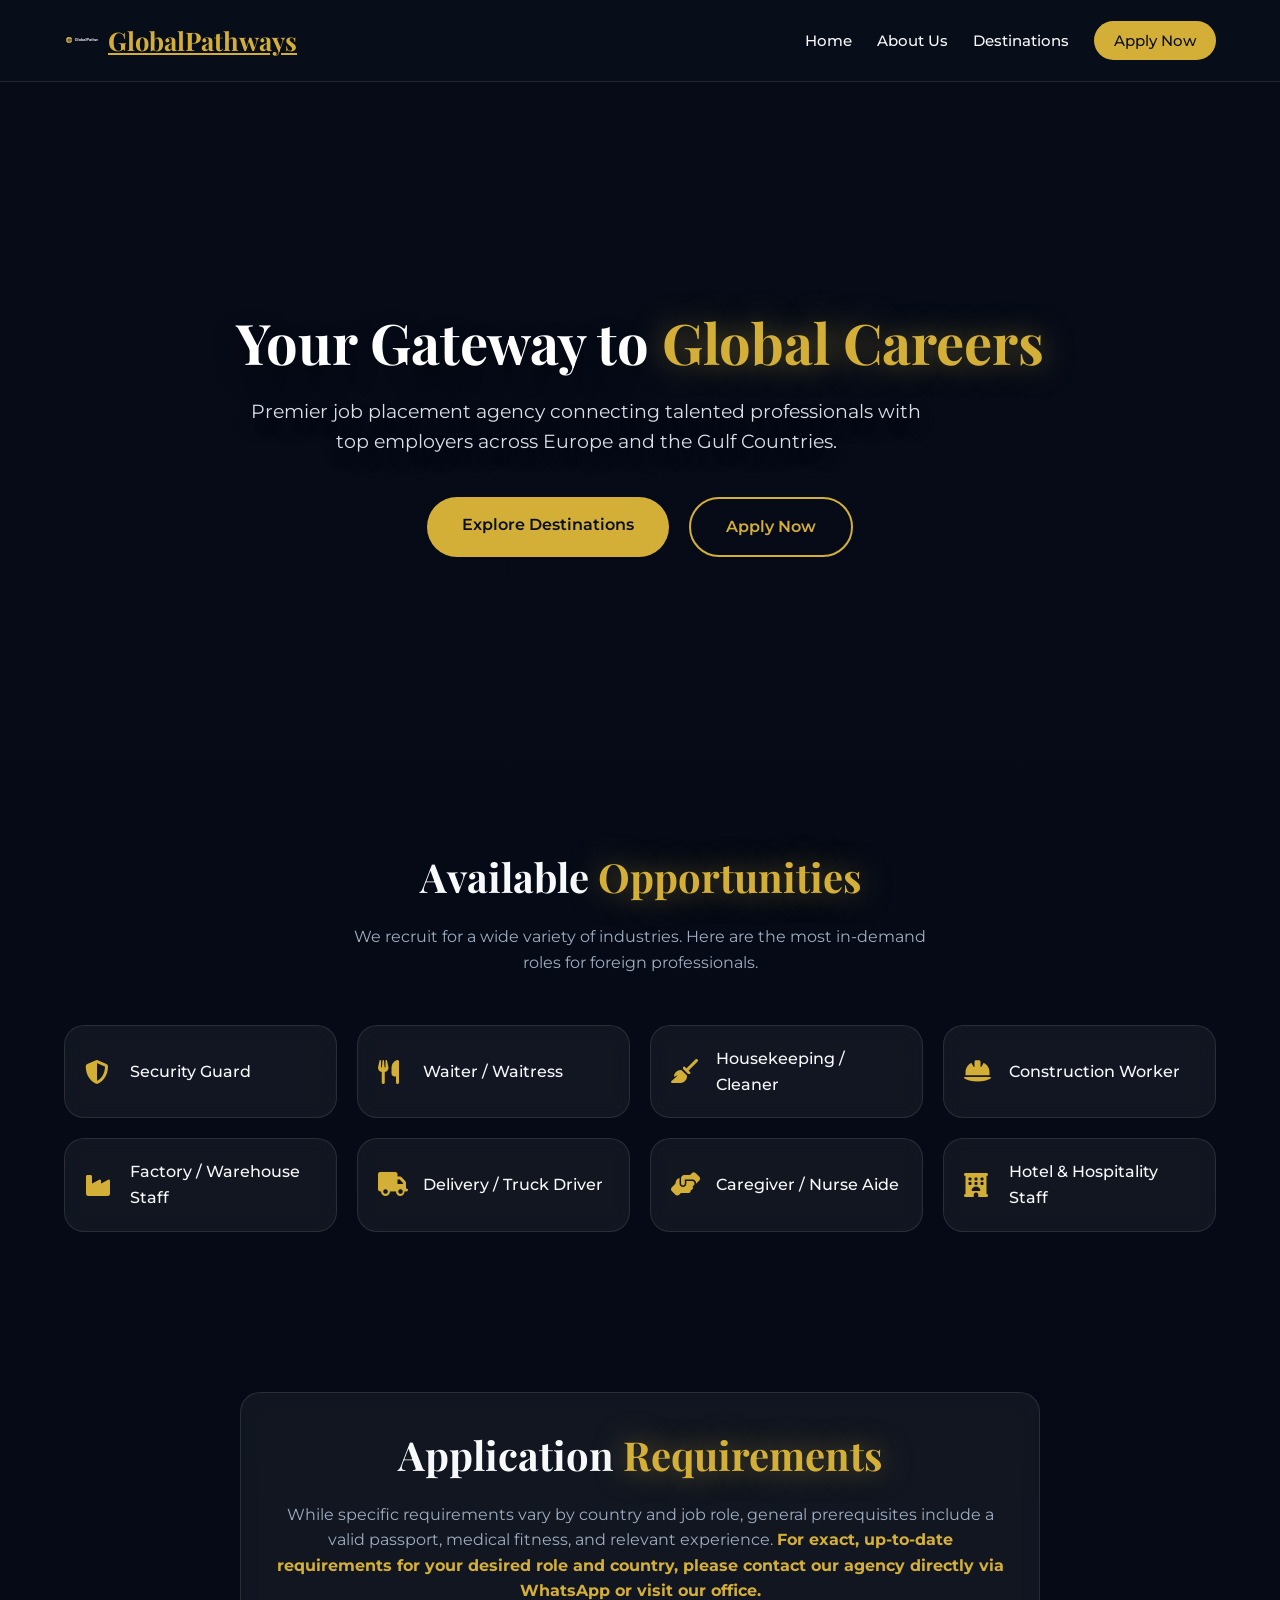
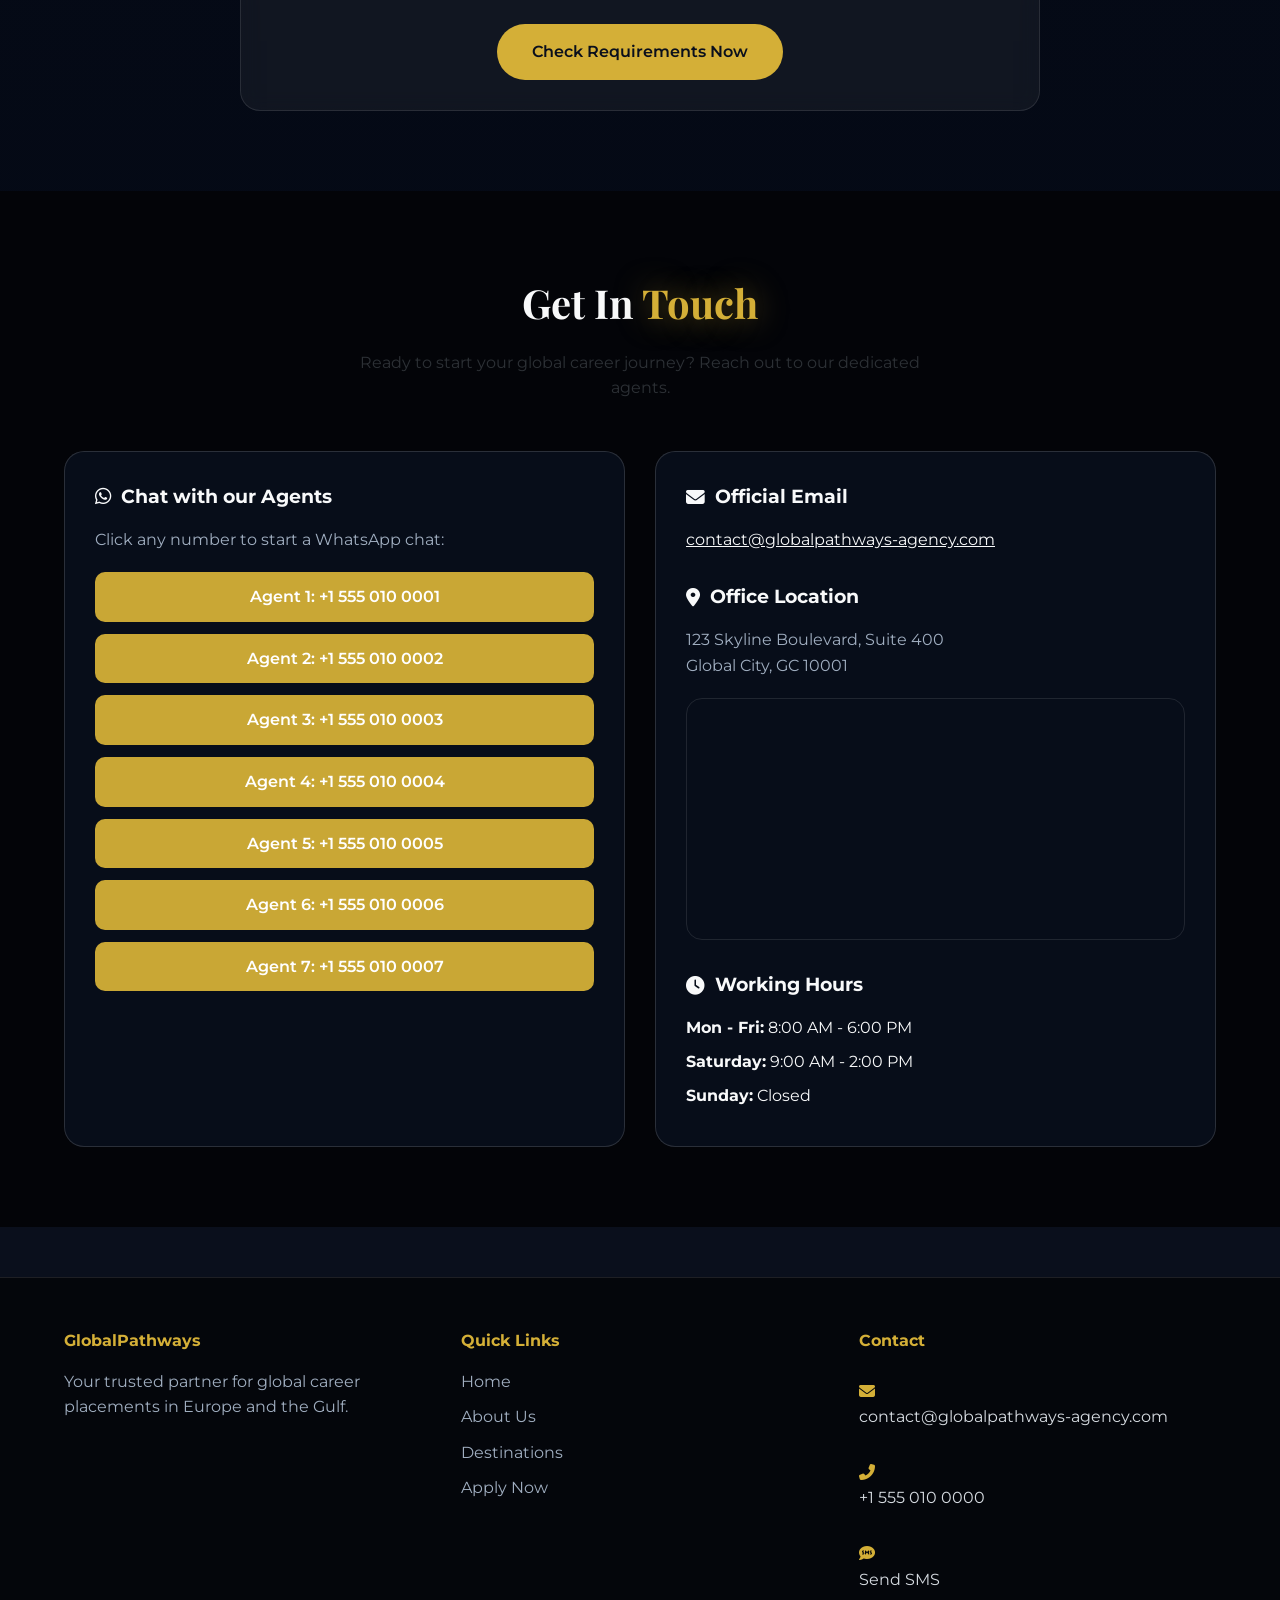
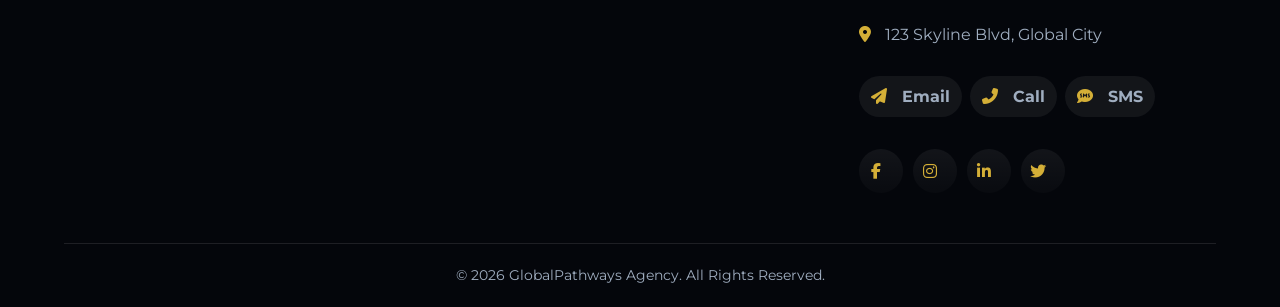
==== index.html @ d6a93e00 "Initial commit" ====
<!DOCTYPE html>
<html lang="en">
<head>
    <meta charset="UTF-8">
    <meta name="viewport" content="width=device-width, initial-scale=1.0">
    <title>GlobalPathways | Premier Job Placement</title>
    <link rel="icon" href="favicon.ico" type="image/x-icon">
    <link rel="stylesheet" href="style.css">
    <link rel="stylesheet" href="https://cdnjs.cloudflare.com/ajax/libs/font-awesome/6.4.0/css/all.min.css">
    <link href="https://fonts.googleapis.com/css2?family=Montserrat:wght@300;400;600;800&family=Playfair+Display:wght@700&display=swap" rel="stylesheet">
</head>
<body>
    <div class="top-video-section">
        <video class="bg-video" autoplay muted loop playsinline aria-hidden="true">
            <source src="video/emirates.mp4" type="video/mp4">
        </video>
        <div class="bg-video-overlay"></div>

        <nav class="navbar">
        <a class="logo" href="index.html"><img src="logo.svg" alt="GlobalPathways logo"><span>GlobalPathways</span></a>
        <ul class="nav-links" id="navLinks">
            <li><a href="index.html">Home</a></li>
            <li><a href="about.html">About Us</a></li>
            <li><a href="destinations.html">Destinations</a></li>
            <li><a href="apply.html" class="btn-nav">Apply Now</a></li>
        </ul>
        <div class="hamburger" id="hamburger"><i class="fas fa-bars"></i></div>
    </nav>

        <section class="hero">
        <div class="hero-content">
            <h1 class="hero-title">Your Gateway to <span class="gold-text">Global Careers</span></h1>
            <p class="hero-subtitle">Premier job placement agency connecting talented professionals with top employers across Europe and the Gulf Countries.</p>
            <div class="hero-buttons">
                <a href="destinations.html" class="btn btn-primary">Explore Destinations</a>
                <a href="apply.html" class="btn btn-secondary">Apply Now</a>
            </div>
        </div>
    </section>

        <section class="section" id="jobs">
        <h2 class="section-title">Available <span class="gold-text">Opportunities</span></h2>
        <p class="section-subtitle">We recruit for a wide variety of industries. Here are the most in-demand roles for foreign professionals.</p>
        <div class="jobs-grid">
            <a href="destinations.html#uae" class="job-item glass-card"><i class="fas fa-shield-alt"></i><span>Security Guard</span></a>
            <a href="destinations.html#saudi-arabia" class="job-item glass-card"><i class="fas fa-utensils"></i><span>Waiter / Waitress</span></a>
            <a href="destinations.html#qatar-oman" class="job-item glass-card"><i class="fas fa-broom"></i><span>Housekeeping / Cleaner</span></a>
            <a href="destinations.html#saudi-arabia" class="job-item glass-card"><i class="fas fa-hard-hat"></i><span>Construction Worker</span></a>
            <a href="destinations.html#poland" class="job-item glass-card"><i class="fas fa-industry"></i><span>Factory / Warehouse Staff</span></a>
            <a href="destinations.html#uk" class="job-item glass-card"><i class="fas fa-truck"></i><span>Delivery / Truck Driver</span></a>
            <a href="destinations.html#uk" class="job-item glass-card"><i class="fas fa-hands-helping"></i><span>Caregiver / Nurse Aide</span></a>
            <a href="destinations.html#uae" class="job-item glass-card"><i class="fas fa-hotel"></i><span>Hotel & Hospitality Staff</span></a>
        </div>
    </section>

        <section class="section" id="requirements">
        <div class="glass-card" style="max-width: 800px; margin: 0 auto; text-align: center;">
            <h2 class="section-title" style="margin-top:0;">Application <span class="gold-text">Requirements</span></h2>
            <p style="color: var(--text-muted);">While specific requirements vary by country and job role, general prerequisites include a valid passport, medical fitness, and relevant experience. <strong style="color:var(--gold);">For exact, up-to-date requirements for your desired role and country, please contact our agency directly via WhatsApp or visit our office.</strong></p>
            <a href="#contact" class="btn btn-primary" style="margin-top: 20px;">Check Requirements Now</a>
        </div>
    </section>
    </div>

    <section class="section contact-section" id="contact">
        <h2 class="section-title">Get In <span class="gold-text">Touch</span></h2>
        <p class="section-subtitle">Ready to start your global career journey? Reach out to our dedicated agents.</p>
        <div class="contact-grid">
            <div class="contact-card glass-card">
                <h3><i class="fab fa-whatsapp"></i> Chat with our Agents</h3>
                <p style="color:var(--text-muted)">Click any number to start a WhatsApp chat:</p>
                <div class="whatsapp-list">
                    <a href="https://wa.me/15550100001" target="_blank" class="wa-btn">Agent 1: +1 555 010 0001</a>
                    <a href="https://wa.me/15550100002" target="_blank" class="wa-btn">Agent 2: +1 555 010 0002</a>
                    <a href="https://wa.me/15550100003" target="_blank" class="wa-btn">Agent 3: +1 555 010 0003</a>
                    <a href="https://wa.me/15550100004" target="_blank" class="wa-btn">Agent 4: +1 555 010 0004</a>
                    <a href="https://wa.me/15550100005" target="_blank" class="wa-btn">Agent 5: +1 555 010 0005</a>
                    <a href="https://wa.me/15550100006" target="_blank" class="wa-btn">Agent 6: +1 555 010 0006</a>
                    <a href="https://wa.me/15550100007" target="_blank" class="wa-btn">Agent 7: +1 555 010 0007</a>
                </div>
            </div>
            <div class="contact-card glass-card">
                <h3><i class="fas fa-envelope"></i> Official Email</h3>
                <p><a href="mailto:contact@globalpathways-agency.com">contact@globalpathways-agency.com</a></p>
                <h3 style="margin-top: 30px;"><i class="fas fa-map-marker-alt"></i> Office Location</h3>
                <p style="color:var(--text-muted)">123 Skyline Boulevard, Suite 400<br>Global City, GC 10001</p>
                <div class="map-container">
                    <iframe src="https://www.google.com/maps?q=123%20Skyline%20Boulevard%2C%20Global%20City%2C%20GC%2010001&z=14&output=embed" loading="lazy" allowfullscreen referrerpolicy="no-referrer-when-downgrade"></iframe>
                </div>
                <h3 style="margin-top: 30px;"><i class="fas fa-clock"></i> Working Hours</h3>
                <div class="hours-grid">
                    <div><strong>Mon - Fri:</strong> 8:00 AM - 6:00 PM</div>
                    <div><strong>Saturday:</strong> 9:00 AM - 2:00 PM</div>
                    <div><strong>Sunday:</strong> Closed</div>
                </div>
            </div>
        </div>
    </section>

    <footer>
        <div class="footer-content">
            <div class="footer-col"><h4>GlobalPathways</h4><p>Your trusted partner for global career placements in Europe and the Gulf.</p></div>
            <div class="footer-col"><h4>Quick Links</h4><a href="index.html">Home</a><a href="about.html">About Us</a><a href="destinations.html">Destinations</a><a href="apply.html">Apply Now</a></div>
            <div class="footer-col footer-contact">
                <h4>Contact</h4>
                <p class="footer-contact-item"><i class="fas fa-envelope"></i> <a href="mailto:contact@globalpathways-agency.com">contact@globalpathways-agency.com</a></p>
                <p class="footer-contact-item"><i class="fas fa-phone-alt"></i> <a href="tel:+15550100000">+1 555 010 0000</a></p>
                <p class="footer-contact-item"><i class="fas fa-sms"></i> <a href="sms:+15550100000">Send SMS</a></p>
                <p class="footer-contact-item"><i class="fas fa-map-marker-alt"></i> 123 Skyline Blvd, Global City</p>
                <div class="footer-actions">
                    <a class="footer-btn" href="mailto:contact@globalpathways-agency.com"><i class="fas fa-paper-plane"></i> Email</a>
                    <a class="footer-btn" href="tel:+15550100000"><i class="fas fa-phone-alt"></i> Call</a>
                    <a class="footer-btn" href="sms:+15550100000"><i class="fas fa-sms"></i> SMS</a>
                </div>
                <div class="footer-social">
                    <a href="https://facebook.com/GlobalPathways" target="_blank" aria-label="Facebook"><i class="fab fa-facebook-f"></i></a>
                    <a href="https://instagram.com/GlobalPathways" target="_blank" aria-label="Instagram"><i class="fab fa-instagram"></i></a>
                    <a href="https://linkedin.com/company/GlobalPathways" target="_blank" aria-label="LinkedIn"><i class="fab fa-linkedin-in"></i></a>
                    <a href="https://twitter.com/GlobalPathways" target="_blank" aria-label="Twitter"><i class="fab fa-twitter"></i></a>
                </div>
            </div>
        </div>
        <div class="footer-bottom"><p>&copy; 2026 GlobalPathways Agency. All Rights Reserved.</p></div>
    </footer>
    <script src="script.js"></script>
</body>
</html>
---- style.css ----
:root {
    --primary-bg: #0a0f1c;
    --secondary-bg: #111827;
    --gold: #d4af37;
    --light-gold: #f3e5ab;
    --text-main: #f8f9fa;
    --text-muted: #a0aec0;
    --glass-bg: rgba(255, 255, 255, 0.05);
    --glass-border: rgba(255, 255, 255, 0.1);
}
* { margin: 0; padding: 0; box-sizing: border-box; scroll-behavior: smooth; }
body { font-family: 'Montserrat', sans-serif; background-color: var(--primary-bg); color: var(--text-main); overflow-x: hidden; line-height: 1.6; }

/* VIDEO BACKGROUND */
.top-video-section { position: relative; overflow: hidden; }
.top-video-section .bg-video { position: absolute; inset: 0; width: 100%; height: 100%; object-fit: cover; object-position: center; filter: brightness(0.45) saturate(0.95); z-index: -2; }
.top-video-section .bg-video-overlay { position: absolute; inset: 0; background: linear-gradient(180deg, rgba(4, 9, 21, 0.65) 0%, rgba(4, 9, 21, 0.75) 35%, rgba(4, 9, 21, 0.92) 100%); z-index: -1; }
.top-video-section .hero,
.top-video-section .section { position: relative; z-index: 1; }
.top-video-section .hero { min-height: 85vh; display: flex; align-items: center; justify-content: center; padding-top: 100px; }
.top-video-section .section { padding-top: 80px; }

.contact-section { position: relative; background-image: url('https://images.pexels.com/photos/1004433/pexels-photo-1004433.jpeg?auto=compress&cs=tinysrgb&w=1600'); background-size: cover; background-position: center; color: #f8f9fa; }
.contact-section::before { content: '';
    position: absolute;
    inset: 0;
    background: rgba(0, 0, 0, 0.72);
    z-index: 0;
}
.contact-section .glass-card { background: rgba(8, 15, 28, 0.92); border-color: rgba(255, 255, 255, 0.14); }
.contact-section .contact-card h3,
.contact-section .contact-card p,
.contact-section .contact-card .hours-grid div,
.contact-section .wa-btn { color: #f8f9fa; }
.contact-section .wa-btn { background: rgba(212, 175, 55, 0.95); color: #08101f; }
.contact-section .wa-btn:hover { background: #f3e5ab; }
.contact-section a { color: #f8f9fa; }

/* NAVIGATION */
.navbar { display: flex; justify-content: space-between; align-items: center; padding: 20px 5%; position: fixed; width: 100%; top: 0; z-index: 1000; background: rgba(10, 15, 28, 0.85); backdrop-filter: blur(10px); border-bottom: 1px solid var(--glass-border); }
.logo { display: inline-flex; align-items: center; gap: 10px; font-family: 'Playfair Display', serif; font-size: 1.6rem; color: var(--gold); font-weight: 700; }
.logo img { width: 34px; height: 34px; display: inline-block; }
.logo span { display: inline-block; vertical-align: middle; }
.nav-links { display: flex; list-style: none; gap: 25px; }
.nav-links a { color: var(--text-main); text-decoration: none; font-weight: 500; transition: color 0.3s; font-size: 0.95rem; }
.nav-links a:hover, .nav-links .btn-nav { color: var(--gold); }
.btn-nav { background: var(--gold); color: var(--primary-bg) !important; padding: 10px 20px; border-radius: 30px; font-weight: 600; }
.hamburger { display: none; font-size: 1.5rem; cursor: pointer; color: var(--gold); }

/* HERO & PAGE HERO */
.hero, .page-hero { min-height: 100vh; display: flex; flex-direction: column; align-items: center; justify-content: center; text-align: center; padding: 0 20px; }
.page-hero { min-height: 50vh; margin-top: 80px; }
.hero-title, .page-hero h1 { font-family: 'Playfair Display', serif; font-size: 3.5rem; margin-bottom: 20px; line-height: 1.2; color: #ffffff; text-shadow: 0 12px 28px rgba(0, 0, 0, 0.4); }
.gold-text { color: var(--gold); text-shadow: 0 0 30px rgba(212, 175, 55, 0.5); }
.hero-subtitle, .page-hero p { font-size: 1.2rem; color: #dcdfe6; margin-bottom: 40px; max-width: 700px; text-shadow: 0 10px 25px rgba(0, 0, 0, 0.25); }
.hero-buttons { display: flex; gap: 20px; justify-content: center; flex-wrap: wrap; }
.btn { padding: 15px 35px; border-radius: 50px; text-decoration: none; font-weight: 600; transition: all 0.3s ease; display: inline-block; }
.btn-primary { background: var(--gold); color: var(--primary-bg); border: none; cursor: pointer; font-size: 1rem; }
.btn-primary:hover { background: var(--light-gold); transform: translateY(-3px); box-shadow: 0 10px 20px rgba(212, 175, 55, 0.3); }
.btn-secondary { border: 2px solid var(--gold); color: var(--gold); }
.btn-secondary:hover { background: var(--gold); color: var(--primary-bg); transform: translateY(-3px); }

/* SECTIONS & CARDS */
.section { padding: 80px 5%; position: relative; }
.section-title { font-family: 'Playfair Display', serif; font-size: 2.5rem; text-align: center; margin-bottom: 15px; }
.section-subtitle { text-align: center; color: var(--text-muted); max-width: 600px; margin: 0 auto 50px; }
.glass-card { background: var(--glass-bg); backdrop-filter: blur(10px); border: 1px solid var(--glass-border); border-radius: 20px; padding: 30px; transition: transform 0.3s ease, box-shadow 0.3s ease; }
.glass-card:hover { transform: translateY(-5px); box-shadow: 0 20px 40px rgba(0, 0, 0, 0.3); border-color: var(--gold); }

/* GRIDS */
.destinations-grid, .destinations-detail-grid, .contact-grid, .about-grid { display: grid; grid-template-columns: repeat(auto-fit, minmax(300px, 1fr)); gap: 30px; max-width: 1200px; margin: 0 auto; }
.jobs-grid { display: grid; grid-template-columns: repeat(auto-fill, minmax(220px, 1fr)); gap: 20px; max-width: 1200px; margin: 0 auto; }
.job-item { display: flex; align-items: center; gap: 15px; padding: 20px; font-weight: 500; color: var(--text-main); text-decoration: none; }
.job-item:hover { color: var(--gold); border-color: var(--gold); }
.job-item i { font-size: 1.5rem; color: var(--gold); min-width: 30px; }
.destination-card h3, .country-card h3 { color: var(--gold); margin-bottom: 15px; font-size: 1.4rem; }
.destination-card ul, .country-jobs { list-style: none; }
.destination-card li, .country-jobs li { padding: 8px 0; border-bottom: 1px solid var(--glass-border); color: var(--text-muted); }
.country-city { color: var(--text-muted); font-size: 0.9rem; margin-bottom: 15px; font-style: italic; }

/* CONTACT & WHATSAPP */
.contact-card h3 { color: var(--gold); margin-bottom: 15px; display: flex; align-items: center; gap: 10px; }
.whatsapp-list { display: flex; flex-direction: column; gap: 12px; margin-top: 20px; }
.wa-btn { background: #25D366; color: white !important; padding: 12px 20px; border-radius: 10px; text-align: center; font-weight: 600; transition: all 0.3s; display: flex; align-items: center; justify-content: center; gap: 10px; text-decoration: none; }
.wa-btn:hover { background: #128C7E; transform: scale(1.02); }
.contact-actions { display: flex; flex-wrap: wrap; gap: 12px; margin-top: 20px; }
.contact-btn { display: inline-flex; align-items: center; gap: 10px; padding: 12px 18px; border-radius: 999px; font-weight: 700; text-decoration: none; transition: transform 0.25s ease, box-shadow 0.25s ease; box-shadow: 0 0 0 rgba(212, 175, 55, 0); }
.contact-btn:hover { transform: translateY(-2px); box-shadow: 0 12px 26px rgba(212, 175, 55, 0.22); }
.contact-email { background: rgba(255, 255, 255, 0.95); color: #08101f; }
.contact-phone { background: rgba(212, 175, 55, 0.95); color: #08101f; }
.contact-sms { background: rgba(61, 178, 255, 0.95); color: #08101f; }
.social-links { display: flex; align-items: center; gap: 12px; margin-top: 24px; }
.social-links a { width: 45px; height: 45px; display: inline-flex; align-items: center; justify-content: center; border-radius: 50%; color: #fff; background: rgba(255,255,255,0.08); text-decoration: none; transition: transform 0.25s ease, box-shadow 0.25s ease, background 0.25s ease; }
.social-links a:hover { transform: translateY(-3px); box-shadow: 0 14px 30px rgba(212, 175, 55, 0.22); background: linear-gradient(135deg, rgba(212,175,55,0.9), rgba(255, 255, 255, 0.15)); }
.social-links a i { font-size: 1rem; }
.map-container { margin-top: 20px; border-radius: 16px; overflow: hidden; border: 1px solid var(--glass-border); }
.map-container iframe { width: 100%; height: 240px; border: 0; display: block; }
.hours-grid div { margin-bottom: 8px; color: var(--text-muted); }

/* APPLY PAGE */
.process-steps { display: grid; grid-template-columns: repeat(4, 1fr); gap: 20px; max-width: 1000px; margin: 0 auto 60px; text-align: center; }
.step span { display: inline-block; width: 40px; height: 40px; background: var(--gold); color: var(--primary-bg); border-radius: 50%; line-height: 40px; font-weight: 800; font-size: 1.2rem; margin-bottom: 10px; }
.step h4 { color: var(--gold); margin-bottom: 5px; }
.step p { color: var(--text-muted); font-size: 0.85rem; margin: 0; }
.apply-form-container { max-width: 800px; margin: 0 auto; }
.form-grid { display: grid; grid-template-columns: 1fr 1fr; gap: 20px; }
.form-group { margin-bottom: 20px; }
.form-group.full-width { grid-column: 1 / -1; }
.form-group label { display: block; margin-bottom: 8px; font-weight: 500; }
.form-group input, .form-group select, .form-group textarea { width: 100%; padding: 12px 15px; background: rgba(255,255,255,0.05); border: 1px solid var(--glass-border); border-radius: 10px; color: var(--text-main); font-family: 'Montserrat', sans-serif; font-size: 1rem; }
.form-group input:focus, .form-group select:focus, .form-group textarea:focus { outline: none; border-color: var(--gold); }
.form-group select option { background: var(--secondary-bg); }

/* FOOTER */
footer { background: rgba(0,0,0,0.6); padding: 50px 5% 20px; border-top: 1px solid var(--glass-border); margin-top: 50px; }
.footer-content { display: grid; grid-template-columns: repeat(auto-fit, minmax(250px, 1fr)); gap: 40px; max-width: 1200px; margin: 0 auto 40px; }
.footer-col h4 { color: var(--gold); margin-bottom: 15px; }
.footer-col p, .footer-col a { color: var(--text-muted); text-decoration: none; display: block; margin-bottom: 10px; }
.footer-col a:hover { color: var(--gold); }
.footer-col i { margin-right: 10px; color: var(--gold); }
.footer-bottom { text-align: center; padding-top: 20px; border-top: 1px solid var(--glass-border); color: var(--text-muted); font-size: 0.9rem; }

/* Footer contact & social */
.footer-contact { display: flex; flex-direction: column; gap: 10px; }
.footer-contact-item { color: #d6dbe1; margin-bottom: 6px; }
.footer-contact-item a { color: #d6dbe1; text-decoration: none; }
.footer-contact-item a:hover { color: var(--gold); }
.footer-actions { display: flex; gap: 8px; flex-wrap: wrap; margin-top: 8px; }
.footer-btn { display: inline-flex; align-items: center; gap: 8px; padding: 8px 12px; border-radius: 999px; background: rgba(255,255,255,0.06); color: #f8f9fa; text-decoration: none; font-weight: 700; transition: transform 0.18s ease, box-shadow 0.18s ease; }
.footer-btn:hover { transform: translateY(-3px); box-shadow: 0 18px 36px rgba(212,175,55,0.18); background: linear-gradient(90deg, rgba(212,175,55,0.95), rgba(243,229,171,0.9)); color: #08101f; }
.footer-social { display: flex; gap: 10px; margin-top: 12px; }
.footer-social a { width: 44px; height: 44px; display: inline-flex; align-items: center; justify-content: center; border-radius: 50%; background: linear-gradient(180deg, rgba(255,255,255,0.06), rgba(255,255,255,0.02)); color: #fff; text-decoration: none; transition: transform 0.18s ease, box-shadow 0.18s ease; }
.footer-social a:hover { transform: translateY(-4px); box-shadow: 0 22px 44px rgba(212,175,55,0.18); background: linear-gradient(90deg, rgba(212,175,55,0.95), rgba(243,229,171,0.9)); color: #08101f; }
.footer-social a i { font-size: 1rem; }

/* RESPONSIVE */
@media (max-width: 768px) {
    .hamburger { display: block; }
    .nav-links { position: fixed; top: 75px; right: -100%; height: calc(100vh - 75px); width: 100%; background: var(--secondary-bg); flex-direction: column; align-items: center; justify-content: center; transition: right 0.4s ease; }
    .nav-links.active { right: 0; }
    .hero-title, .page-hero h1 { font-size: 2.2rem; }
    .section-title { font-size: 1.8rem; }
    .process-steps, .form-grid, .about-grid { grid-template-columns: 1fr; }
}

/* Mobile-specific video adjustments for better fit */
@media (max-width: 480px) {
    .top-video-section .bg-video { object-position: center top; filter: brightness(0.45) saturate(0.95); }
    .top-video-section .hero { min-height: 55vh; padding-top: 80px; }
    .top-video-section .section { padding-top: 40px; }
    .logo img { width: 30px; height: 30px; }
}

@media (min-width: 481px) and (max-width: 1024px) {
    .top-video-section .hero { min-height: 70vh; padding-top: 90px; }
    .top-video-section .bg-video { object-position: center center; }
}
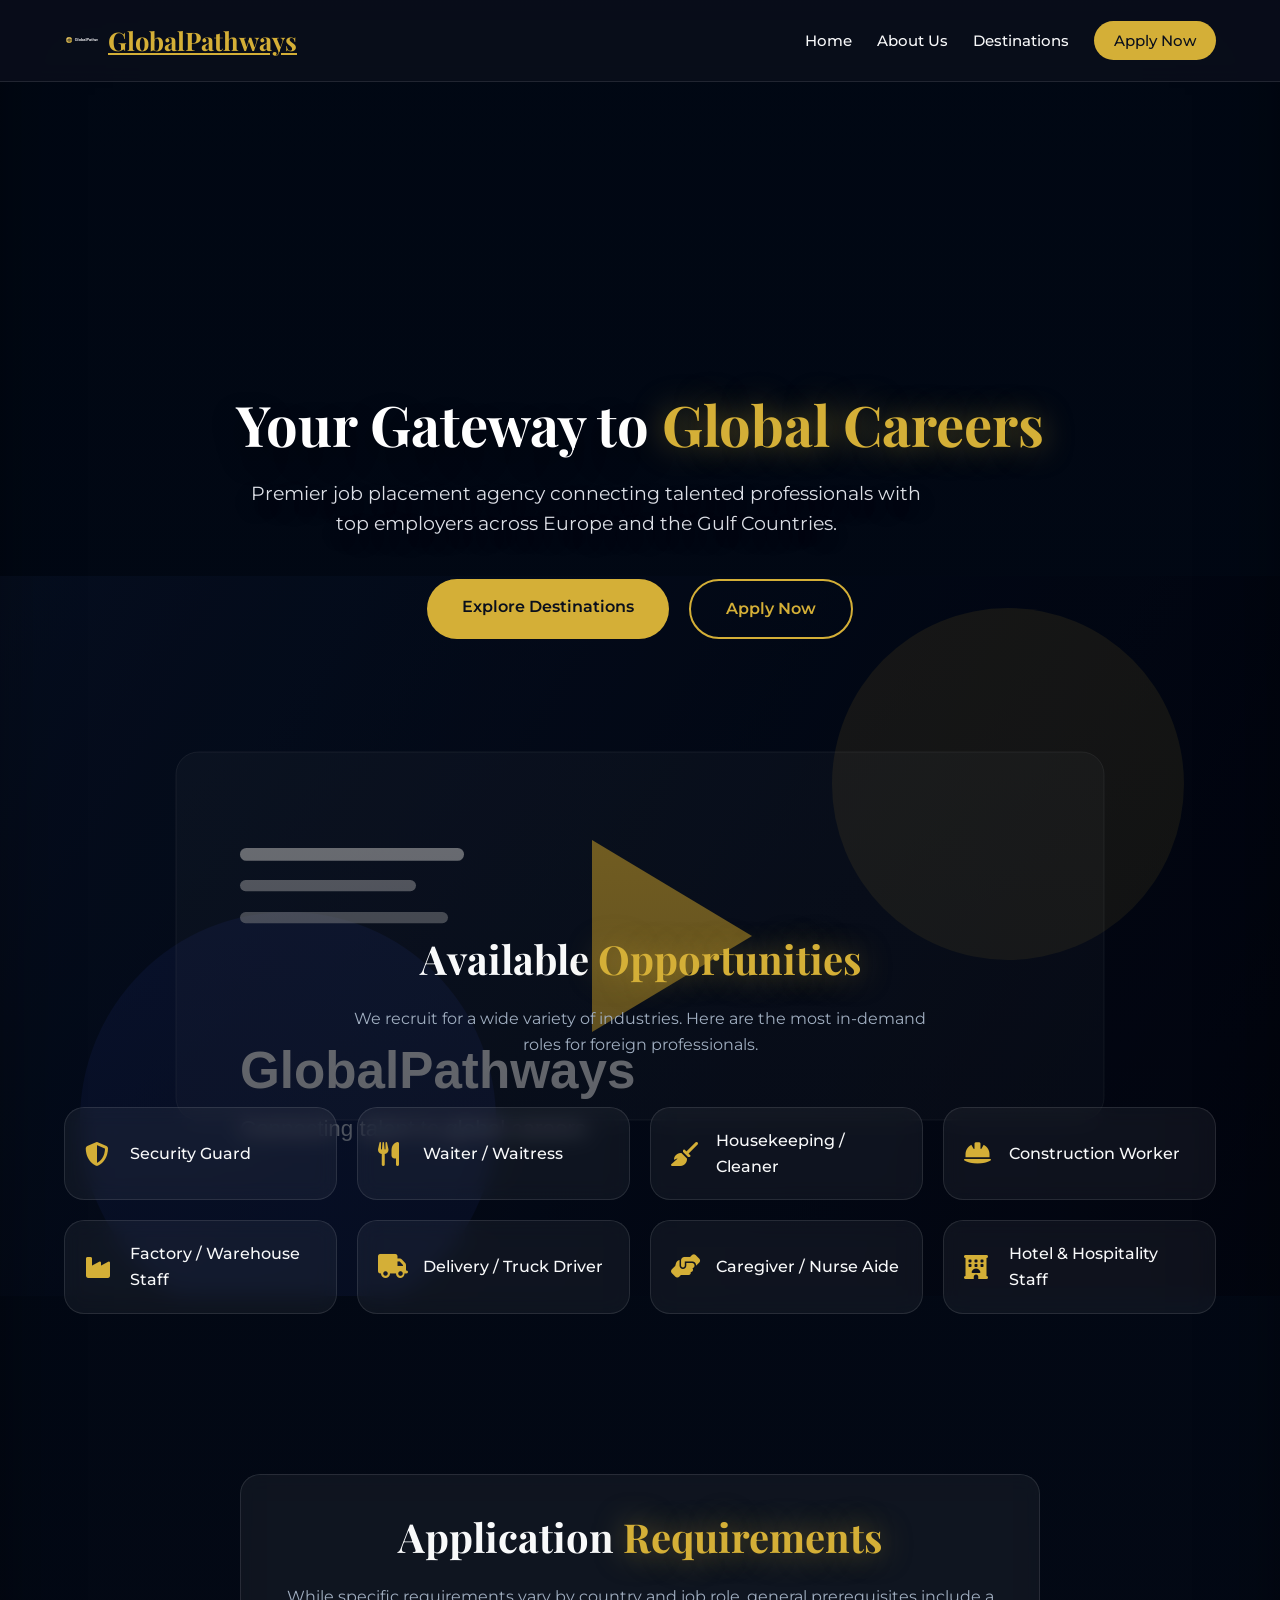
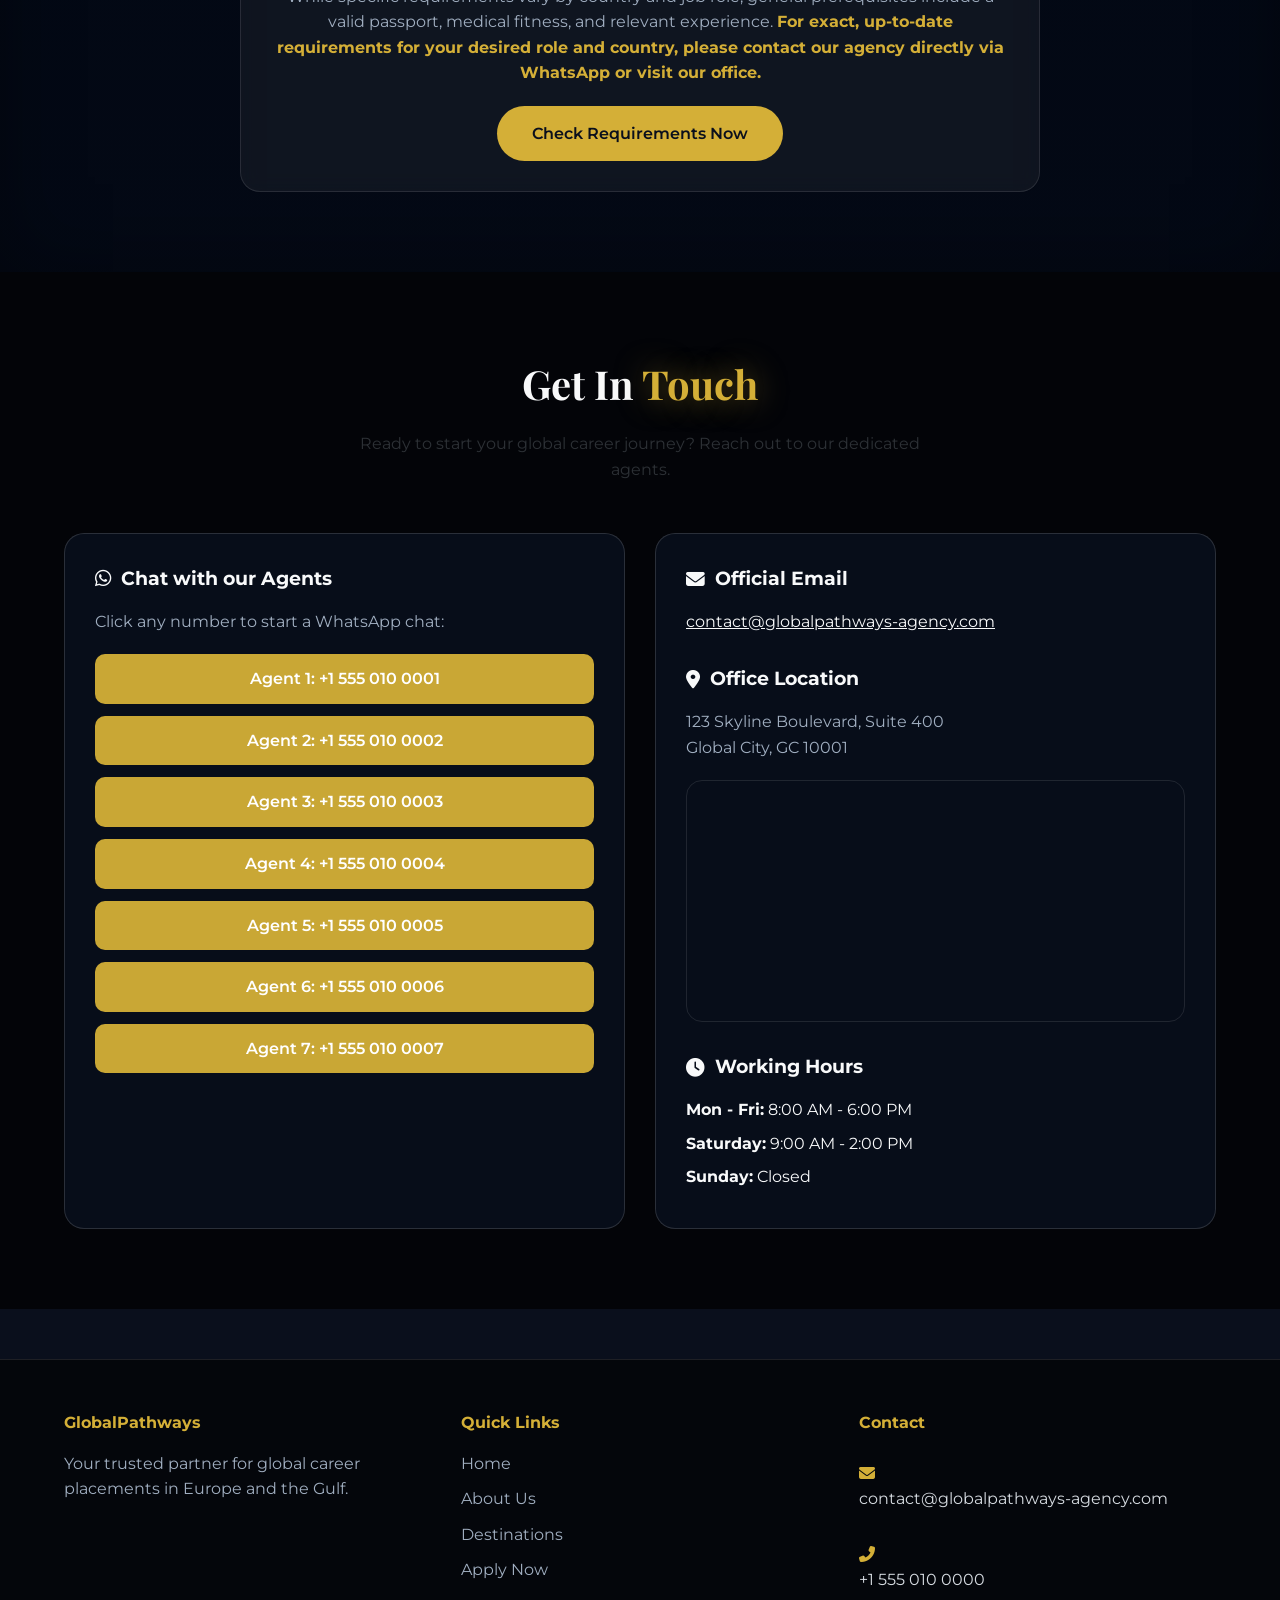
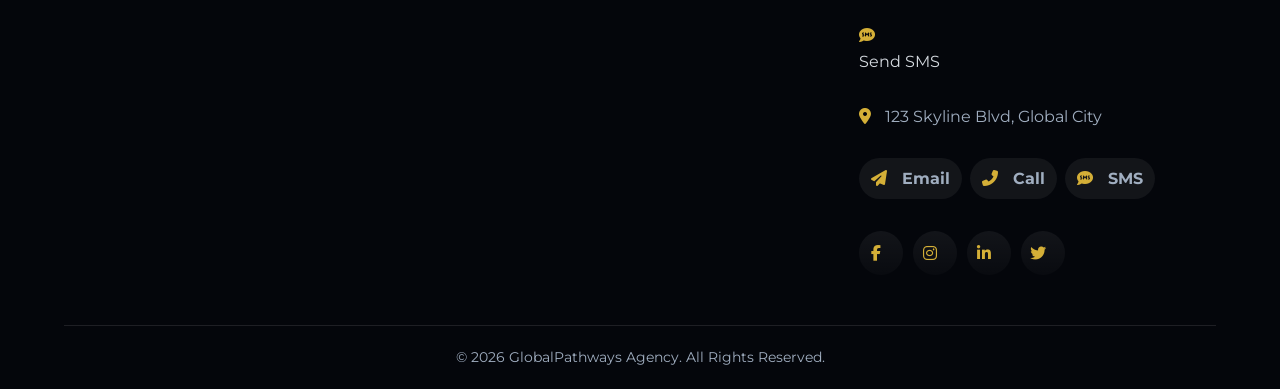
==== commit 8908cff4: "little change on site" ====
--- a/index.html
+++ b/index.html
@@ -11,7 +11,7 @@
 </head>
 <body>
     <div class="top-video-section">
-        <video class="bg-video" autoplay muted loop playsinline aria-hidden="true">
+        <video class="bg-video" autoplay muted loop playsinline preload="metadata" poster="video/poster.svg" aria-hidden="true">
             <source src="video/emirates.mp4" type="video/mp4">
         </video>
         <div class="bg-video-overlay"></div>
--- a/style.css
+++ b/style.css
@@ -12,11 +12,12 @@
 body { font-family: 'Montserrat', sans-serif; background-color: var(--primary-bg); color: var(--text-main); overflow-x: hidden; line-height: 1.6; }
 
 /* VIDEO BACKGROUND */
-.top-video-section { position: relative; overflow: hidden; }
-.top-video-section .bg-video { position: absolute; inset: 0; width: 100%; height: 100%; object-fit: cover; object-position: center; filter: brightness(0.45) saturate(0.95); z-index: -2; }
-.top-video-section .bg-video-overlay { position: absolute; inset: 0; background: linear-gradient(180deg, rgba(4, 9, 21, 0.65) 0%, rgba(4, 9, 21, 0.75) 35%, rgba(4, 9, 21, 0.92) 100%); z-index: -1; }
+.top-video-section { position: relative; overflow: hidden; background: linear-gradient(180deg, rgba(4, 9, 21, 0.2) 0%, rgba(4, 9, 21, 0.4) 45%, rgba(4, 9, 21, 0.75) 100%); }
+.top-video-section .bg-video { position: absolute; inset: 0; width: 100%; height: 100%; object-fit: contain; object-position: center center; filter: brightness(0.75) saturate(1.08) contrast(1.05); z-index: 0; background-color: #07111f; }
+.top-video-section .bg-video-overlay { position: absolute; inset: 0; background: linear-gradient(180deg, rgba(4, 9, 21, 0.2) 0%, rgba(4, 9, 21, 0.42) 45%, rgba(4, 9, 21, 0.82) 100%); z-index: 1; pointer-events: none; box-shadow: inset 0 0 80px rgba(0, 0, 0, 0.35); }
+.top-video-section .navbar,
 .top-video-section .hero,
-.top-video-section .section { position: relative; z-index: 1; }
+.top-video-section .section { position: relative; z-index: 2; }
 .top-video-section .hero { min-height: 85vh; display: flex; align-items: center; justify-content: center; padding-top: 100px; }
 .top-video-section .section { padding-top: 80px; }
 
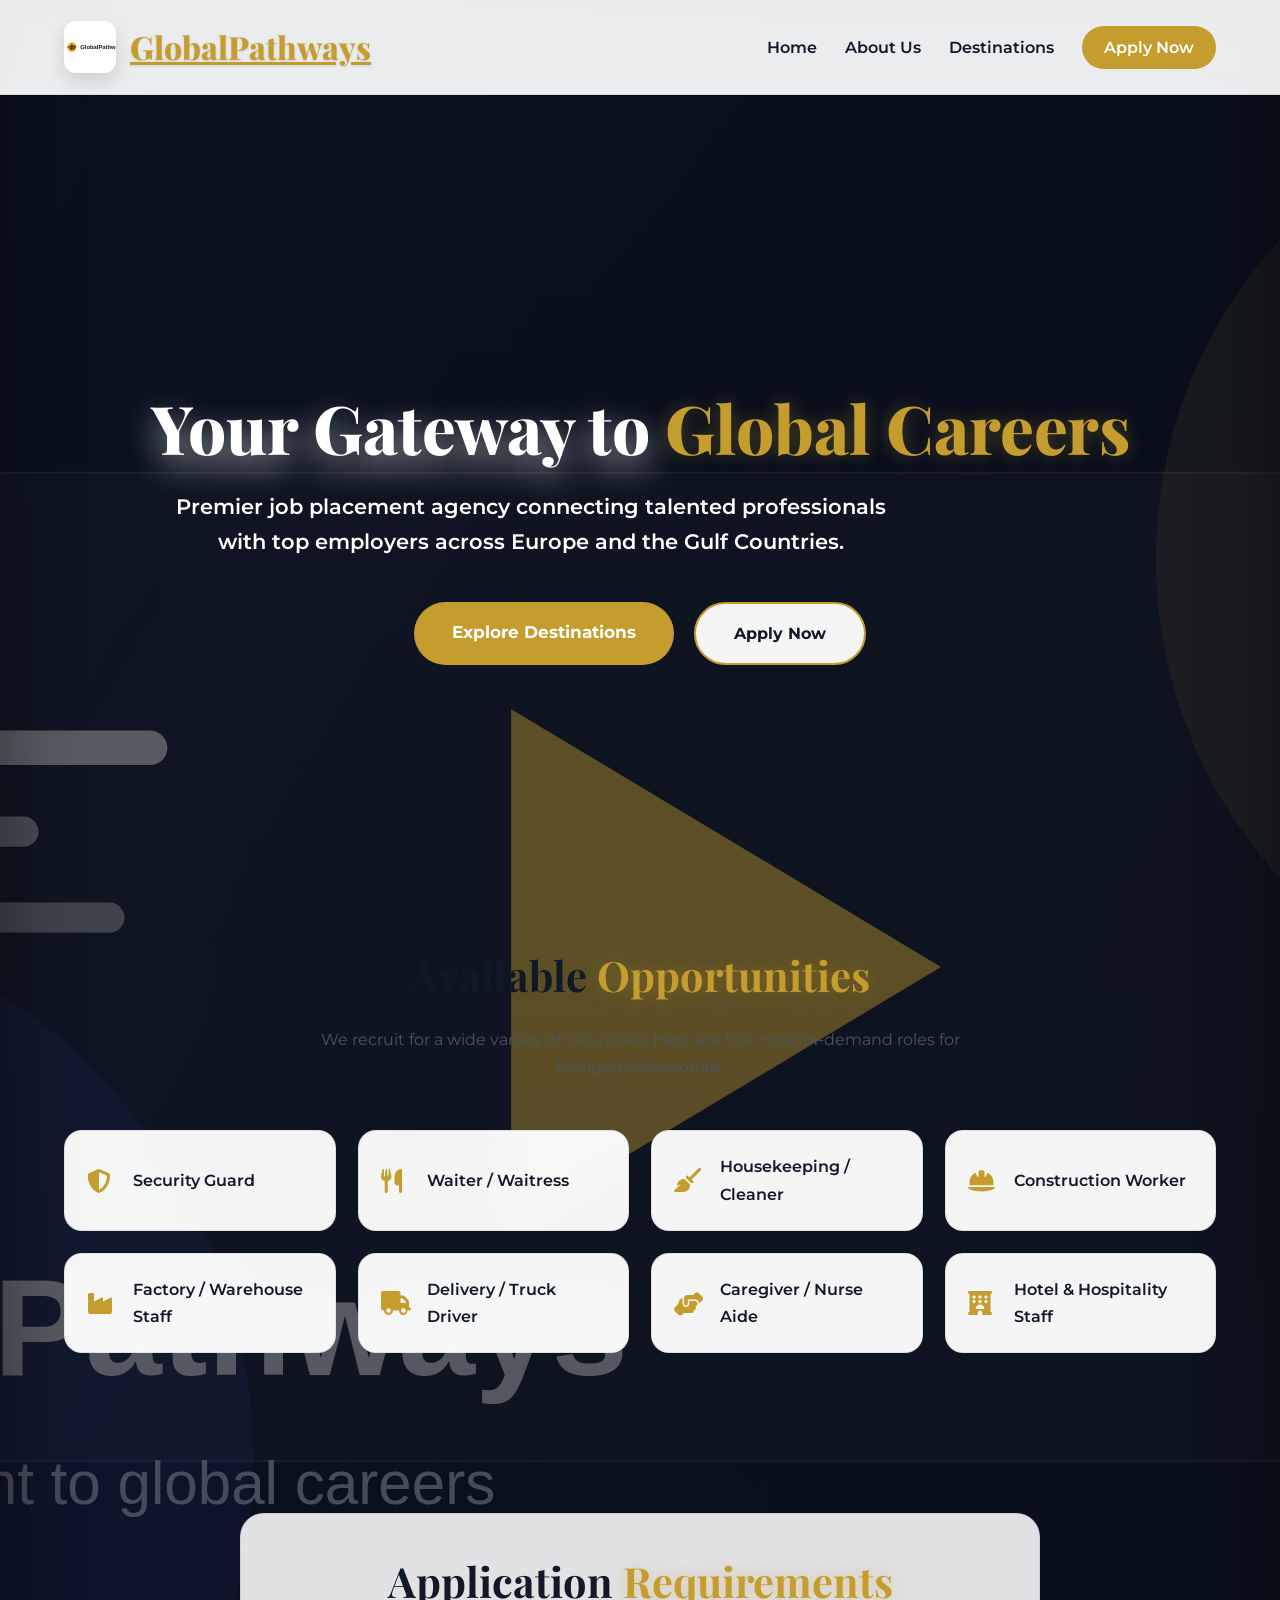
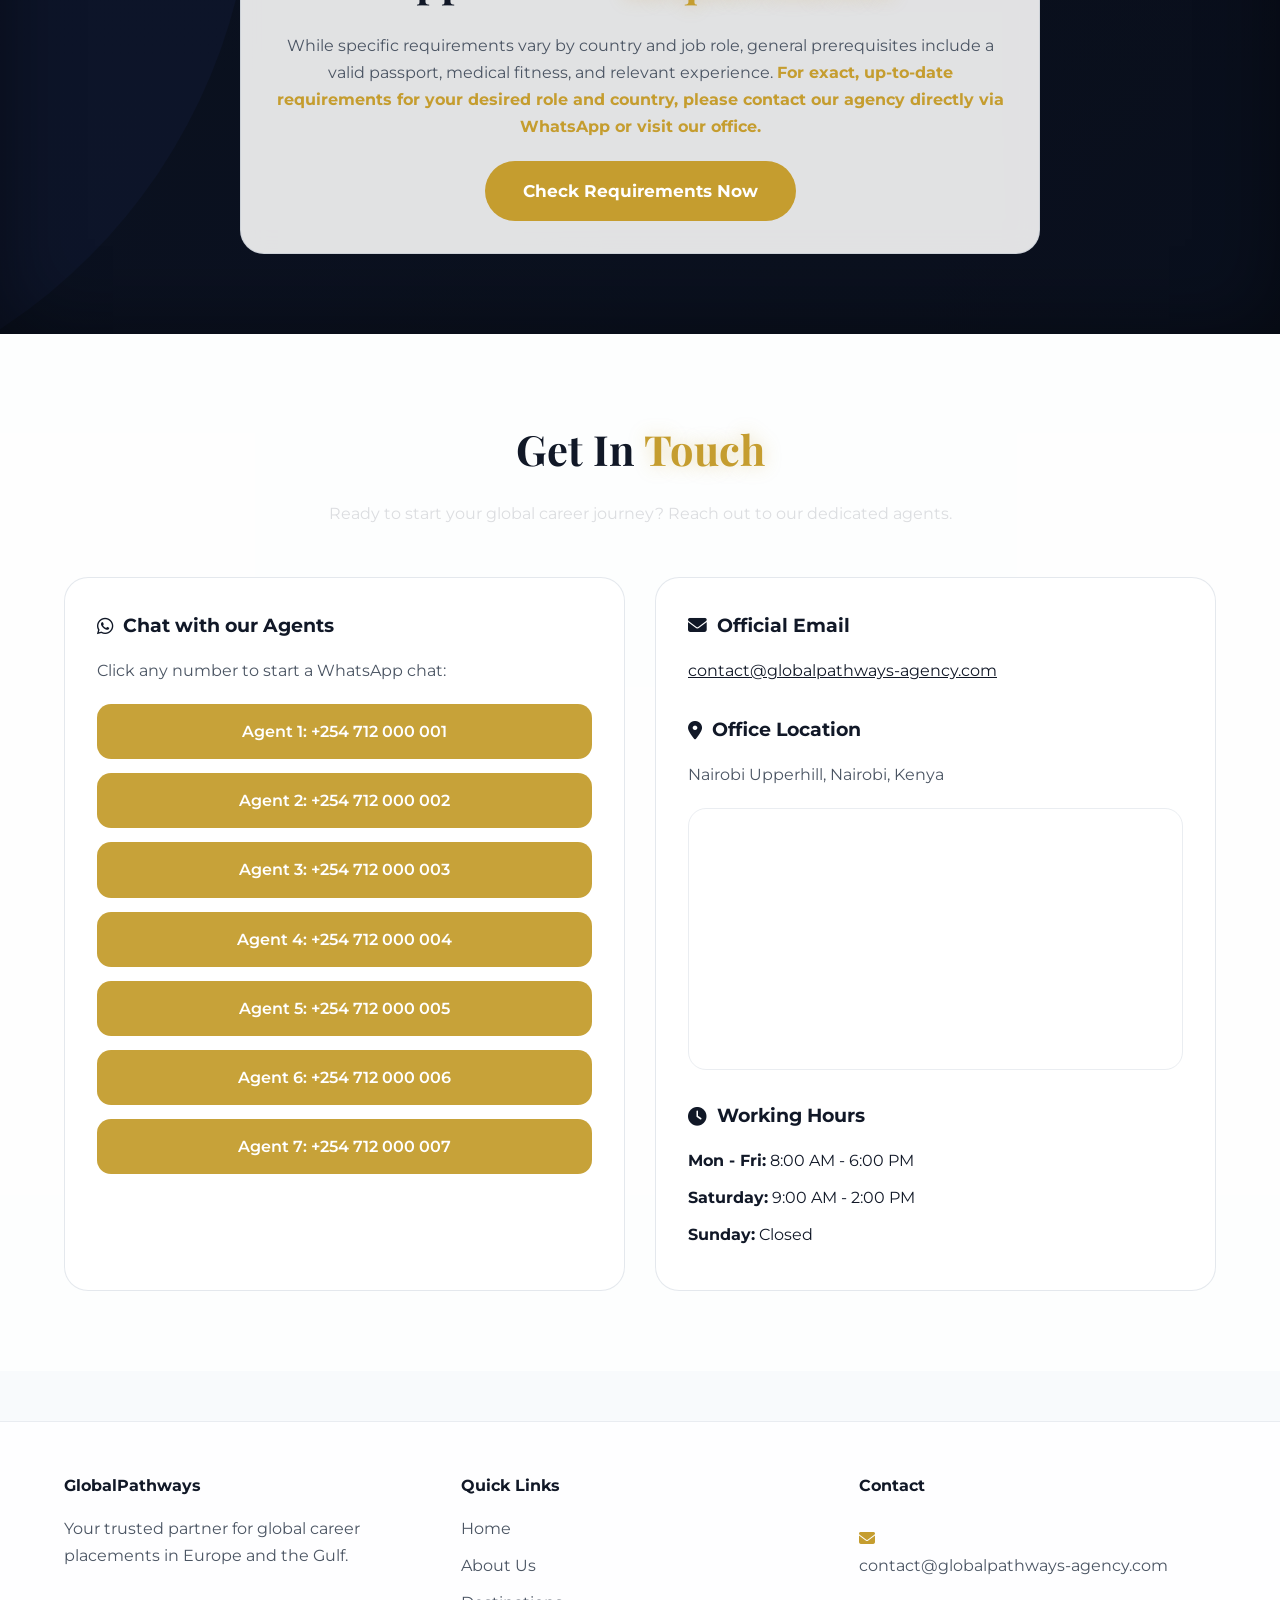
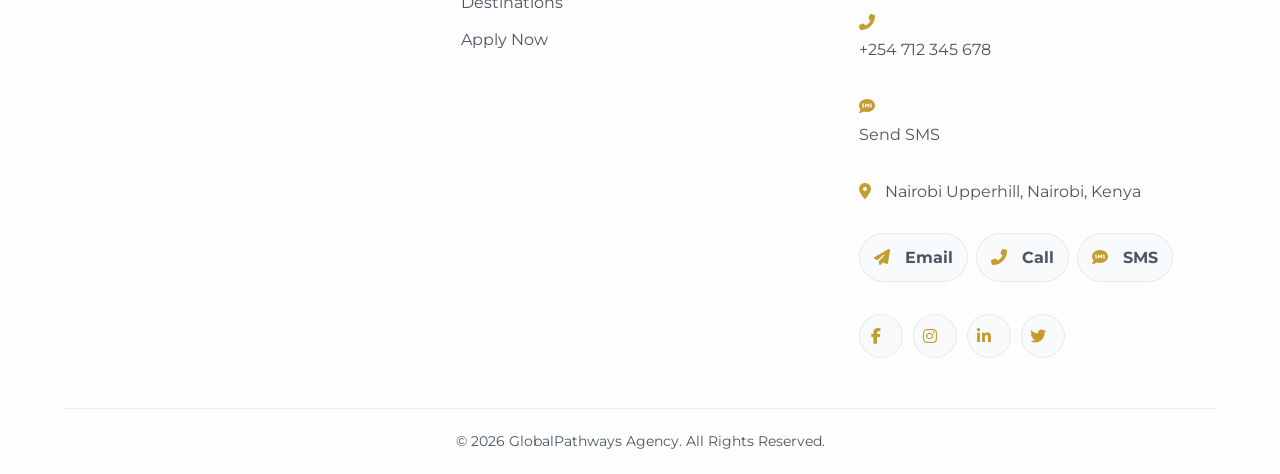
==== commit 91b4702e: "j" ====
--- a/index.html
+++ b/index.html
@@ -4,7 +4,7 @@
     <meta charset="UTF-8">
     <meta name="viewport" content="width=device-width, initial-scale=1.0">
     <title>GlobalPathways | Premier Job Placement</title>
-    <link rel="icon" href="favicon.ico" type="image/x-icon">
+    <link rel="icon" href="favicon.svg" type="image/svg+xml">
     <link rel="stylesheet" href="style.css">
     <link rel="stylesheet" href="https://cdnjs.cloudflare.com/ajax/libs/font-awesome/6.4.0/css/all.min.css">
     <link href="https://fonts.googleapis.com/css2?family=Montserrat:wght@300;400;600;800&family=Playfair+Display:wght@700&display=swap" rel="stylesheet">
@@ -70,22 +70,22 @@
                 <h3><i class="fab fa-whatsapp"></i> Chat with our Agents</h3>
                 <p style="color:var(--text-muted)">Click any number to start a WhatsApp chat:</p>
                 <div class="whatsapp-list">
-                    <a href="https://wa.me/15550100001" target="_blank" class="wa-btn">Agent 1: +1 555 010 0001</a>
-                    <a href="https://wa.me/15550100002" target="_blank" class="wa-btn">Agent 2: +1 555 010 0002</a>
-                    <a href="https://wa.me/15550100003" target="_blank" class="wa-btn">Agent 3: +1 555 010 0003</a>
-                    <a href="https://wa.me/15550100004" target="_blank" class="wa-btn">Agent 4: +1 555 010 0004</a>
-                    <a href="https://wa.me/15550100005" target="_blank" class="wa-btn">Agent 5: +1 555 010 0005</a>
-                    <a href="https://wa.me/15550100006" target="_blank" class="wa-btn">Agent 6: +1 555 010 0006</a>
-                    <a href="https://wa.me/15550100007" target="_blank" class="wa-btn">Agent 7: +1 555 010 0007</a>
+                    <a href="https://wa.me/254712000001" target="_blank" class="wa-btn">Agent 1: +254 712 000 001</a>
+                    <a href="https://wa.me/254712000002" target="_blank" class="wa-btn">Agent 2: +254 712 000 002</a>
+                    <a href="https://wa.me/254712000003" target="_blank" class="wa-btn">Agent 3: +254 712 000 003</a>
+                    <a href="https://wa.me/254712000004" target="_blank" class="wa-btn">Agent 4: +254 712 000 004</a>
+                    <a href="https://wa.me/254712000005" target="_blank" class="wa-btn">Agent 5: +254 712 000 005</a>
+                    <a href="https://wa.me/254712000006" target="_blank" class="wa-btn">Agent 6: +254 712 000 006</a>
+                    <a href="https://wa.me/254712000007" target="_blank" class="wa-btn">Agent 7: +254 712 000 007</a>
                 </div>
             </div>
             <div class="contact-card glass-card">
                 <h3><i class="fas fa-envelope"></i> Official Email</h3>
                 <p><a href="mailto:contact@globalpathways-agency.com">contact@globalpathways-agency.com</a></p>
                 <h3 style="margin-top: 30px;"><i class="fas fa-map-marker-alt"></i> Office Location</h3>
-                <p style="color:var(--text-muted)">123 Skyline Boulevard, Suite 400<br>Global City, GC 10001</p>
+                <p style="color:var(--text-muted)">Nairobi Upperhill, Nairobi, Kenya</p>
                 <div class="map-container">
-                    <iframe src="https://www.google.com/maps?q=123%20Skyline%20Boulevard%2C%20Global%20City%2C%20GC%2010001&z=14&output=embed" loading="lazy" allowfullscreen referrerpolicy="no-referrer-when-downgrade"></iframe>
+                    <iframe src="https://www.google.com/maps?q=Nairobi%20Upperhill%2C%20Nairobi%2C%20Kenya&z=14&output=embed" loading="lazy" allowfullscreen referrerpolicy="no-referrer-when-downgrade"></iframe>
                 </div>
                 <h3 style="margin-top: 30px;"><i class="fas fa-clock"></i> Working Hours</h3>
                 <div class="hours-grid">
@@ -104,13 +104,13 @@
             <div class="footer-col footer-contact">
                 <h4>Contact</h4>
                 <p class="footer-contact-item"><i class="fas fa-envelope"></i> <a href="mailto:contact@globalpathways-agency.com">contact@globalpathways-agency.com</a></p>
-                <p class="footer-contact-item"><i class="fas fa-phone-alt"></i> <a href="tel:+15550100000">+1 555 010 0000</a></p>
-                <p class="footer-contact-item"><i class="fas fa-sms"></i> <a href="sms:+15550100000">Send SMS</a></p>
-                <p class="footer-contact-item"><i class="fas fa-map-marker-alt"></i> 123 Skyline Blvd, Global City</p>
+                <p class="footer-contact-item"><i class="fas fa-phone-alt"></i> <a href="tel:+254712345678">+254 712 345 678</a></p>
+                <p class="footer-contact-item"><i class="fas fa-sms"></i> <a href="sms:+254712345678">Send SMS</a></p>
+                <p class="footer-contact-item"><i class="fas fa-map-marker-alt"></i> Nairobi Upperhill, Nairobi, Kenya</p>
                 <div class="footer-actions">
                     <a class="footer-btn" href="mailto:contact@globalpathways-agency.com"><i class="fas fa-paper-plane"></i> Email</a>
-                    <a class="footer-btn" href="tel:+15550100000"><i class="fas fa-phone-alt"></i> Call</a>
-                    <a class="footer-btn" href="sms:+15550100000"><i class="fas fa-sms"></i> SMS</a>
+                    <a class="footer-btn" href="tel:+254712345678"><i class="fas fa-phone-alt"></i> Call</a>
+                    <a class="footer-btn" href="sms:+254712345678"><i class="fas fa-sms"></i> SMS</a>
                 </div>
                 <div class="footer-social">
                     <a href="https://facebook.com/GlobalPathways" target="_blank" aria-label="Facebook"><i class="fab fa-facebook-f"></i></a>
--- a/style.css
+++ b/style.css
@@ -1,102 +1,105 @@
 :root {
-    --primary-bg: #0a0f1c;
-    --secondary-bg: #111827;
-    --gold: #d4af37;
-    --light-gold: #f3e5ab;
-    --text-main: #f8f9fa;
-    --text-muted: #a0aec0;
-    --glass-bg: rgba(255, 255, 255, 0.05);
-    --glass-border: rgba(255, 255, 255, 0.1);
+    --primary-bg: #f8fafc;
+    --secondary-bg: #ffffff;
+    --gold: #c59d2f;
+    --light-gold: #f8e8a2;
+    --text-main: #111827;
+    --text-muted: #4b5563;
+    --glass-bg: rgba(255, 255, 255, 0.88);
+    --glass-border: rgba(148, 163, 184, 0.25);
 }
 * { margin: 0; padding: 0; box-sizing: border-box; scroll-behavior: smooth; }
-body { font-family: 'Montserrat', sans-serif; background-color: var(--primary-bg); color: var(--text-main); overflow-x: hidden; line-height: 1.6; }
+body { font-family: 'Montserrat', sans-serif; background-color: var(--primary-bg); color: var(--text-main); overflow-x: hidden; line-height: 1.7; }
 
 /* VIDEO BACKGROUND */
-.top-video-section { position: relative; overflow: hidden; background: linear-gradient(180deg, rgba(4, 9, 21, 0.2) 0%, rgba(4, 9, 21, 0.4) 45%, rgba(4, 9, 21, 0.75) 100%); }
-.top-video-section .bg-video { position: absolute; inset: 0; width: 100%; height: 100%; object-fit: contain; object-position: center center; filter: brightness(0.75) saturate(1.08) contrast(1.05); z-index: 0; background-color: #07111f; }
-.top-video-section .bg-video-overlay { position: absolute; inset: 0; background: linear-gradient(180deg, rgba(4, 9, 21, 0.2) 0%, rgba(4, 9, 21, 0.42) 45%, rgba(4, 9, 21, 0.82) 100%); z-index: 1; pointer-events: none; box-shadow: inset 0 0 80px rgba(0, 0, 0, 0.35); }
+.top-video-section { position: relative; overflow: hidden; background: linear-gradient(180deg, rgba(15, 23, 42, 0.55) 0%, rgba(15, 23, 42, 0.55) 45%, rgba(15, 23, 42, 0.65) 100%); }
+.top-video-section .bg-video { position: absolute; inset: 0; width: 100%; height: 100%; object-fit: cover; object-position: center center; filter: brightness(0.55) saturate(1.05); z-index: 0; background-color: #0f172a; }
+.top-video-section .bg-video-overlay { position: absolute; inset: 0; background: linear-gradient(180deg, rgba(15, 23, 42, 0.4) 0%, rgba(15, 23, 42, 0.35) 45%, rgba(15, 23, 42, 0.55) 100%); z-index: 1; pointer-events: none; box-shadow: inset 0 0 80px rgba(0, 0, 0, 0.45); }
 .top-video-section .navbar,
 .top-video-section .hero,
 .top-video-section .section { position: relative; z-index: 2; }
 .top-video-section .hero { min-height: 85vh; display: flex; align-items: center; justify-content: center; padding-top: 100px; }
 .top-video-section .section { padding-top: 80px; }
+.top-video-section .hero-title,
+.top-video-section .hero-subtitle { color: #ffffff; }
 
-.contact-section { position: relative; background-image: url('https://images.pexels.com/photos/1004433/pexels-photo-1004433.jpeg?auto=compress&cs=tinysrgb&w=1600'); background-size: cover; background-position: center; color: #f8f9fa; }
+.contact-section { position: relative; background-image: url('https://images.pexels.com/photos/1004433/pexels-photo-1004433.jpeg?auto=compress&cs=tinysrgb&w=1600'); background-size: cover; background-position: center; color: var(--text-main); }
 .contact-section::before { content: '';
     position: absolute;
     inset: 0;
-    background: rgba(0, 0, 0, 0.72);
+    background: rgba(255, 255, 255, 0.80);
     z-index: 0;
 }
-.contact-section .glass-card { background: rgba(8, 15, 28, 0.92); border-color: rgba(255, 255, 255, 0.14); }
+.contact-section .glass-card { background: rgba(255, 255, 255, 0.9); border-color: rgba(148, 163, 184, 0.25); }
 .contact-section .contact-card h3,
 .contact-section .contact-card p,
 .contact-section .contact-card .hours-grid div,
-.contact-section .wa-btn { color: #f8f9fa; }
-.contact-section .wa-btn { background: rgba(212, 175, 55, 0.95); color: #08101f; }
-.contact-section .wa-btn:hover { background: #f3e5ab; }
-.contact-section a { color: #f8f9fa; }
+.contact-section .wa-btn { color: var(--text-main); }
+.contact-section .wa-btn { background: rgba(197, 157, 47, 0.95); color: #111827; }
+.contact-section .wa-btn:hover { background: var(--light-gold); }
+.contact-section a { color: var(--text-main); }
+
 
 /* NAVIGATION */
-.navbar { display: flex; justify-content: space-between; align-items: center; padding: 20px 5%; position: fixed; width: 100%; top: 0; z-index: 1000; background: rgba(10, 15, 28, 0.85); backdrop-filter: blur(10px); border-bottom: 1px solid var(--glass-border); }
-.logo { display: inline-flex; align-items: center; gap: 10px; font-family: 'Playfair Display', serif; font-size: 1.6rem; color: var(--gold); font-weight: 700; }
-.logo img { width: 34px; height: 34px; display: inline-block; }
+.navbar { display: flex; justify-content: space-between; align-items: center; padding: 20px 5%; position: fixed; width: 100%; top: 0; z-index: 1000; background: rgba(255, 255, 255, 0.92); backdrop-filter: blur(12px); border-bottom: 1px solid var(--glass-border); }
+.logo { display: inline-flex; align-items: center; gap: 14px; font-family: 'Playfair Display', serif; font-size: 2rem; color: var(--gold); font-weight: 800; text-shadow: 0 1px 3px rgba(0,0,0,0.12); }
+.logo img { width: 52px; height: 52px; display: inline-block; border-radius: 12px; background: rgba(255,255,255,0.95); box-shadow: 0 8px 18px rgba(0,0,0,0.12); }
 .logo span { display: inline-block; vertical-align: middle; }
-.nav-links { display: flex; list-style: none; gap: 25px; }
-.nav-links a { color: var(--text-main); text-decoration: none; font-weight: 500; transition: color 0.3s; font-size: 0.95rem; }
+.nav-links { display: flex; list-style: none; gap: 28px; }
+.nav-links a { color: var(--text-main); text-decoration: none; font-weight: 600; transition: color 0.3s; font-size: 1rem; }
 .nav-links a:hover, .nav-links .btn-nav { color: var(--gold); }
-.btn-nav { background: var(--gold); color: var(--primary-bg) !important; padding: 10px 20px; border-radius: 30px; font-weight: 600; }
+.btn-nav { background: var(--gold); color: var(--secondary-bg) !important; padding: 12px 22px; border-radius: 30px; font-weight: 700; }
 .hamburger { display: none; font-size: 1.5rem; cursor: pointer; color: var(--gold); }
 
 /* HERO & PAGE HERO */
 .hero, .page-hero { min-height: 100vh; display: flex; flex-direction: column; align-items: center; justify-content: center; text-align: center; padding: 0 20px; }
 .page-hero { min-height: 50vh; margin-top: 80px; }
-.hero-title, .page-hero h1 { font-family: 'Playfair Display', serif; font-size: 3.5rem; margin-bottom: 20px; line-height: 1.2; color: #ffffff; text-shadow: 0 12px 28px rgba(0, 0, 0, 0.4); }
-.gold-text { color: var(--gold); text-shadow: 0 0 30px rgba(212, 175, 55, 0.5); }
-.hero-subtitle, .page-hero p { font-size: 1.2rem; color: #dcdfe6; margin-bottom: 40px; max-width: 700px; text-shadow: 0 10px 25px rgba(0, 0, 0, 0.25); }
+.hero-title, .page-hero h1 { font-family: 'Playfair Display', serif; font-size: 4.2rem; margin-bottom: 24px; line-height: 1.1; color: var(--text-main); font-weight: 800; text-shadow: 0 12px 32px rgba(255, 255, 255, 0.65); }
+.gold-text { color: var(--gold); text-shadow: 0 0 18px rgba(197, 157, 47, 0.35); }
+.hero-subtitle, .page-hero p { font-size: 1.3rem; color: var(--text-muted); margin-bottom: 42px; max-width: 760px; text-shadow: none; font-weight: 600; }
 .hero-buttons { display: flex; gap: 20px; justify-content: center; flex-wrap: wrap; }
-.btn { padding: 15px 35px; border-radius: 50px; text-decoration: none; font-weight: 600; transition: all 0.3s ease; display: inline-block; }
-.btn-primary { background: var(--gold); color: var(--primary-bg); border: none; cursor: pointer; font-size: 1rem; }
-.btn-primary:hover { background: var(--light-gold); transform: translateY(-3px); box-shadow: 0 10px 20px rgba(212, 175, 55, 0.3); }
-.btn-secondary { border: 2px solid var(--gold); color: var(--gold); }
-.btn-secondary:hover { background: var(--gold); color: var(--primary-bg); transform: translateY(-3px); }
+.btn { padding: 16px 38px; border-radius: 50px; text-decoration: none; font-weight: 700; transition: all 0.3s ease; display: inline-block; }
+.btn-primary { background: var(--gold); color: var(--secondary-bg); border: none; cursor: pointer; font-size: 1.05rem; }
+.btn-primary:hover { background: var(--light-gold); transform: translateY(-2px); box-shadow: 0 12px 24px rgba(197, 157, 47, 0.25); }
+.btn-secondary { border: 2px solid var(--gold); color: var(--text-main); background: rgba(255,255,255,0.96); }
+.btn-secondary:hover { background: var(--gold); color: var(--secondary-bg); transform: translateY(-2px); }
 
 /* SECTIONS & CARDS */
 .section { padding: 80px 5%; position: relative; }
-.section-title { font-family: 'Playfair Display', serif; font-size: 2.5rem; text-align: center; margin-bottom: 15px; }
-.section-subtitle { text-align: center; color: var(--text-muted); max-width: 600px; margin: 0 auto 50px; }
-.glass-card { background: var(--glass-bg); backdrop-filter: blur(10px); border: 1px solid var(--glass-border); border-radius: 20px; padding: 30px; transition: transform 0.3s ease, box-shadow 0.3s ease; }
-.glass-card:hover { transform: translateY(-5px); box-shadow: 0 20px 40px rgba(0, 0, 0, 0.3); border-color: var(--gold); }
+.section-title { font-family: 'Playfair Display', serif; font-size: 2.6rem; text-align: center; margin-bottom: 15px; color: var(--text-main); }
+.section-subtitle { text-align: center; color: var(--text-muted); max-width: 640px; margin: 0 auto 50px; }
+.glass-card { background: var(--glass-bg); backdrop-filter: blur(14px); border: 1px solid var(--glass-border); border-radius: 24px; padding: 32px; transition: transform 0.3s ease, box-shadow 0.3s ease; }
+.glass-card:hover { transform: translateY(-4px); box-shadow: 0 24px 46px rgba(15, 23, 42, 0.12); border-color: rgba(197, 157, 47, 0.3); }
 
 /* GRIDS */
 .destinations-grid, .destinations-detail-grid, .contact-grid, .about-grid { display: grid; grid-template-columns: repeat(auto-fit, minmax(300px, 1fr)); gap: 30px; max-width: 1200px; margin: 0 auto; }
-.jobs-grid { display: grid; grid-template-columns: repeat(auto-fill, minmax(220px, 1fr)); gap: 20px; max-width: 1200px; margin: 0 auto; }
-.job-item { display: flex; align-items: center; gap: 15px; padding: 20px; font-weight: 500; color: var(--text-main); text-decoration: none; }
-.job-item:hover { color: var(--gold); border-color: var(--gold); }
+.jobs-grid { display: grid; grid-template-columns: repeat(auto-fill, minmax(240px, 1fr)); gap: 22px; max-width: 1200px; margin: 0 auto; }
+.job-item { display: flex; align-items: center; gap: 16px; padding: 22px; font-weight: 600; color: var(--text-main); text-decoration: none; background: rgba(255,255,255,0.96); border: 1px solid rgba(148, 163, 184, 0.25); border-radius: 18px; transition: transform 0.25s ease, border-color 0.25s ease, color 0.25s ease; }
+.job-item:hover { color: var(--gold); border-color: rgba(197, 157, 47, 0.35); transform: translateY(-2px); }
 .job-item i { font-size: 1.5rem; color: var(--gold); min-width: 30px; }
-.destination-card h3, .country-card h3 { color: var(--gold); margin-bottom: 15px; font-size: 1.4rem; }
+.destination-card h3, .country-card h3 { color: var(--gold); margin-bottom: 15px; font-size: 1.45rem; }
 .destination-card ul, .country-jobs { list-style: none; }
-.destination-card li, .country-jobs li { padding: 8px 0; border-bottom: 1px solid var(--glass-border); color: var(--text-muted); }
-.country-city { color: var(--text-muted); font-size: 0.9rem; margin-bottom: 15px; font-style: italic; }
+.destination-card li, .country-jobs li { padding: 10px 0; border-bottom: 1px solid rgba(148, 163, 184, 0.2); color: var(--text-muted); }
+.country-city { color: var(--text-muted); font-size: 0.92rem; margin-bottom: 15px; font-style: italic; }
 
 /* CONTACT & WHATSAPP */
-.contact-card h3 { color: var(--gold); margin-bottom: 15px; display: flex; align-items: center; gap: 10px; }
-.whatsapp-list { display: flex; flex-direction: column; gap: 12px; margin-top: 20px; }
-.wa-btn { background: #25D366; color: white !important; padding: 12px 20px; border-radius: 10px; text-align: center; font-weight: 600; transition: all 0.3s; display: flex; align-items: center; justify-content: center; gap: 10px; text-decoration: none; }
-.wa-btn:hover { background: #128C7E; transform: scale(1.02); }
+.contact-card h3 { color: var(--text-main); margin-bottom: 15px; display: flex; align-items: center; gap: 10px; }
+.whatsapp-list { display: flex; flex-direction: column; gap: 14px; margin-top: 20px; }
+.wa-btn { background: #25D366; color: white !important; padding: 14px 22px; border-radius: 14px; text-align: center; font-weight: 600; transition: all 0.3s; display: flex; align-items: center; justify-content: center; gap: 10px; text-decoration: none; }
+.wa-btn:hover { background: #1ba45a; transform: translateY(-1px); }
 .contact-actions { display: flex; flex-wrap: wrap; gap: 12px; margin-top: 20px; }
-.contact-btn { display: inline-flex; align-items: center; gap: 10px; padding: 12px 18px; border-radius: 999px; font-weight: 700; text-decoration: none; transition: transform 0.25s ease, box-shadow 0.25s ease; box-shadow: 0 0 0 rgba(212, 175, 55, 0); }
-.contact-btn:hover { transform: translateY(-2px); box-shadow: 0 12px 26px rgba(212, 175, 55, 0.22); }
-.contact-email { background: rgba(255, 255, 255, 0.95); color: #08101f; }
-.contact-phone { background: rgba(212, 175, 55, 0.95); color: #08101f; }
-.contact-sms { background: rgba(61, 178, 255, 0.95); color: #08101f; }
+.contact-btn { display: inline-flex; align-items: center; gap: 10px; padding: 12px 18px; border-radius: 999px; font-weight: 700; text-decoration: none; transition: transform 0.25s ease, box-shadow 0.25s ease; box-shadow: 0 0 0 rgba(197, 157, 47, 0); }
+.contact-btn:hover { transform: translateY(-2px); box-shadow: 0 12px 26px rgba(197, 157, 47, 0.18); }
+.contact-email { background: rgba(255, 255, 255, 0.95); color: #111827; }
+.contact-phone { background: rgba(197, 157, 47, 0.95); color: #111827; }
+.contact-sms { background: rgba(61, 178, 255, 0.95); color: #111827; }
 .social-links { display: flex; align-items: center; gap: 12px; margin-top: 24px; }
-.social-links a { width: 45px; height: 45px; display: inline-flex; align-items: center; justify-content: center; border-radius: 50%; color: #fff; background: rgba(255,255,255,0.08); text-decoration: none; transition: transform 0.25s ease, box-shadow 0.25s ease, background 0.25s ease; }
-.social-links a:hover { transform: translateY(-3px); box-shadow: 0 14px 30px rgba(212, 175, 55, 0.22); background: linear-gradient(135deg, rgba(212,175,55,0.9), rgba(255, 255, 255, 0.15)); }
+.social-links a { width: 45px; height: 45px; display: inline-flex; align-items: center; justify-content: center; border-radius: 50%; color: #111827; background: rgba(255,255,255,0.9); text-decoration: none; transition: transform 0.25s ease, box-shadow 0.25s ease, background 0.25s ease; }
+.social-links a:hover { transform: translateY(-3px); box-shadow: 0 14px 30px rgba(197, 157, 47, 0.12); background: linear-gradient(135deg, rgba(197,157,47,0.9), rgba(255, 255, 255, 0.7)); }
 .social-links a i { font-size: 1rem; }
-.map-container { margin-top: 20px; border-radius: 16px; overflow: hidden; border: 1px solid var(--glass-border); }
-.map-container iframe { width: 100%; height: 240px; border: 0; display: block; }
-.hours-grid div { margin-bottom: 8px; color: var(--text-muted); }
+.map-container { margin-top: 20px; border-radius: 18px; overflow: hidden; border: 1px solid rgba(148, 163, 184, 0.2); }
+.map-container iframe { width: 100%; height: 260px; border: 0; display: block; }
+.hours-grid div { margin-bottom: 10px; color: var(--text-muted); }
 
 /* APPLY PAGE */
 .process-steps { display: grid; grid-template-columns: repeat(4, 1fr); gap: 20px; max-width: 1000px; margin: 0 auto 60px; text-align: center; }
@@ -113,25 +116,25 @@
 .form-group select option { background: var(--secondary-bg); }
 
 /* FOOTER */
-footer { background: rgba(0,0,0,0.6); padding: 50px 5% 20px; border-top: 1px solid var(--glass-border); margin-top: 50px; }
+footer { background: rgba(255, 255, 255, 0.9); padding: 50px 5% 20px; border-top: 1px solid rgba(148, 163, 184, 0.2); margin-top: 50px; }
 .footer-content { display: grid; grid-template-columns: repeat(auto-fit, minmax(250px, 1fr)); gap: 40px; max-width: 1200px; margin: 0 auto 40px; }
-.footer-col h4 { color: var(--gold); margin-bottom: 15px; }
+.footer-col h4 { color: var(--text-main); margin-bottom: 15px; }
 .footer-col p, .footer-col a { color: var(--text-muted); text-decoration: none; display: block; margin-bottom: 10px; }
 .footer-col a:hover { color: var(--gold); }
 .footer-col i { margin-right: 10px; color: var(--gold); }
-.footer-bottom { text-align: center; padding-top: 20px; border-top: 1px solid var(--glass-border); color: var(--text-muted); font-size: 0.9rem; }
+.footer-bottom { text-align: center; padding-top: 20px; border-top: 1px solid rgba(148, 163, 184, 0.2); color: var(--text-muted); font-size: 0.9rem; }
 
 /* Footer contact & social */
 .footer-contact { display: flex; flex-direction: column; gap: 10px; }
-.footer-contact-item { color: #d6dbe1; margin-bottom: 6px; }
-.footer-contact-item a { color: #d6dbe1; text-decoration: none; }
+.footer-contact-item { color: var(--text-muted); margin-bottom: 6px; }
+.footer-contact-item a { color: var(--text-muted); text-decoration: none; }
 .footer-contact-item a:hover { color: var(--gold); }
 .footer-actions { display: flex; gap: 8px; flex-wrap: wrap; margin-top: 8px; }
-.footer-btn { display: inline-flex; align-items: center; gap: 8px; padding: 8px 12px; border-radius: 999px; background: rgba(255,255,255,0.06); color: #f8f9fa; text-decoration: none; font-weight: 700; transition: transform 0.18s ease, box-shadow 0.18s ease; }
-.footer-btn:hover { transform: translateY(-3px); box-shadow: 0 18px 36px rgba(212,175,55,0.18); background: linear-gradient(90deg, rgba(212,175,55,0.95), rgba(243,229,171,0.9)); color: #08101f; }
+.footer-btn { display: inline-flex; align-items: center; gap: 8px; padding: 10px 14px; border-radius: 999px; background: rgba(248, 250, 252, 0.95); color: var(--text-main); text-decoration: none; font-weight: 700; transition: transform 0.18s ease, box-shadow 0.18s ease; border: 1px solid rgba(148, 163, 184, 0.2); }
+.footer-btn:hover { transform: translateY(-3px); box-shadow: 0 18px 36px rgba(197, 157, 47, 0.16); background: linear-gradient(90deg, rgba(197,157,47,0.95), rgba(248,250,252,0.95)); color: #111827; }
 .footer-social { display: flex; gap: 10px; margin-top: 12px; }
-.footer-social a { width: 44px; height: 44px; display: inline-flex; align-items: center; justify-content: center; border-radius: 50%; background: linear-gradient(180deg, rgba(255,255,255,0.06), rgba(255,255,255,0.02)); color: #fff; text-decoration: none; transition: transform 0.18s ease, box-shadow 0.18s ease; }
-.footer-social a:hover { transform: translateY(-4px); box-shadow: 0 22px 44px rgba(212,175,55,0.18); background: linear-gradient(90deg, rgba(212,175,55,0.95), rgba(243,229,171,0.9)); color: #08101f; }
+.footer-social a { width: 44px; height: 44px; display: inline-flex; align-items: center; justify-content: center; border-radius: 50%; background: rgba(248,250,252,0.95); color: #111827; text-decoration: none; transition: transform 0.18s ease, box-shadow 0.18s ease; border: 1px solid rgba(148, 163, 184, 0.18); }
+.footer-social a:hover { transform: translateY(-4px); box-shadow: 0 22px 44px rgba(197,157,47,0.14); background: linear-gradient(90deg, rgba(197,157,47,0.95), rgba(248,250,252,0.95)); color: #111827; }
 .footer-social a i { font-size: 1rem; }
 
 /* RESPONSIVE */
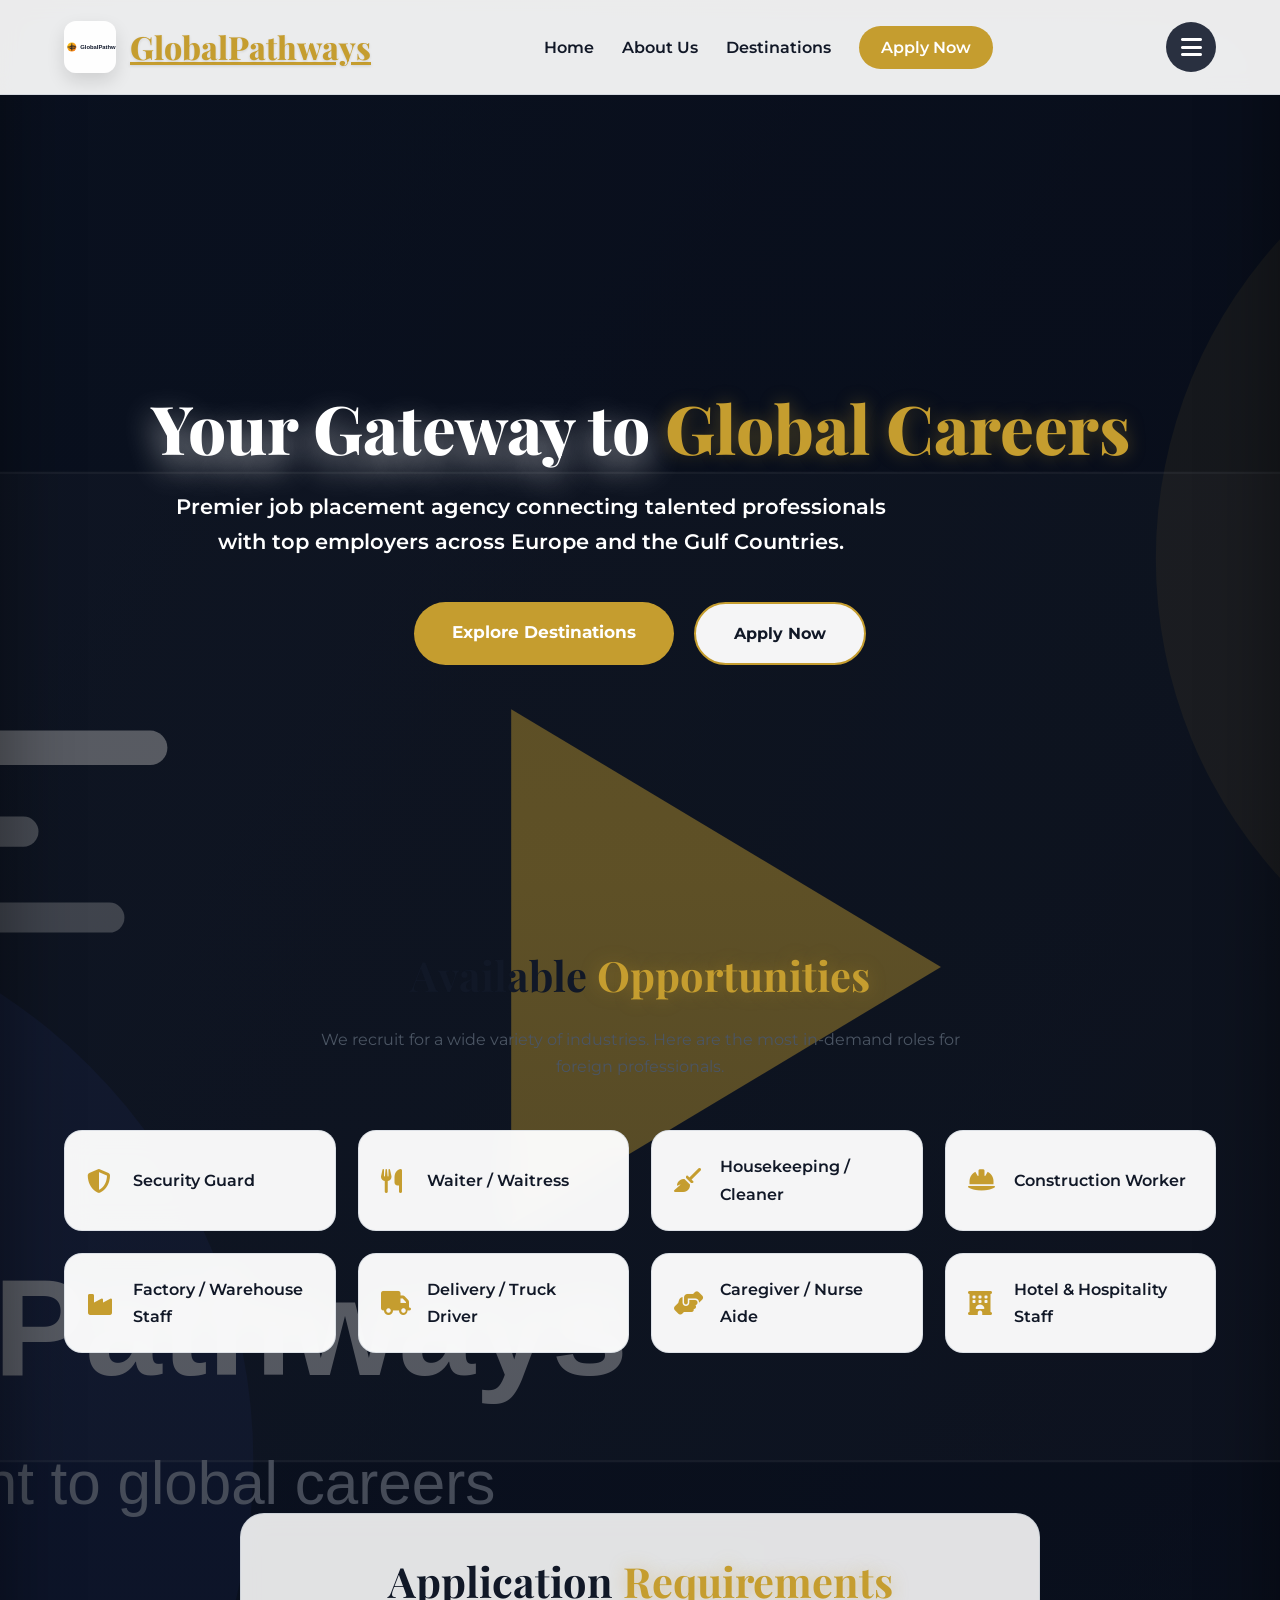
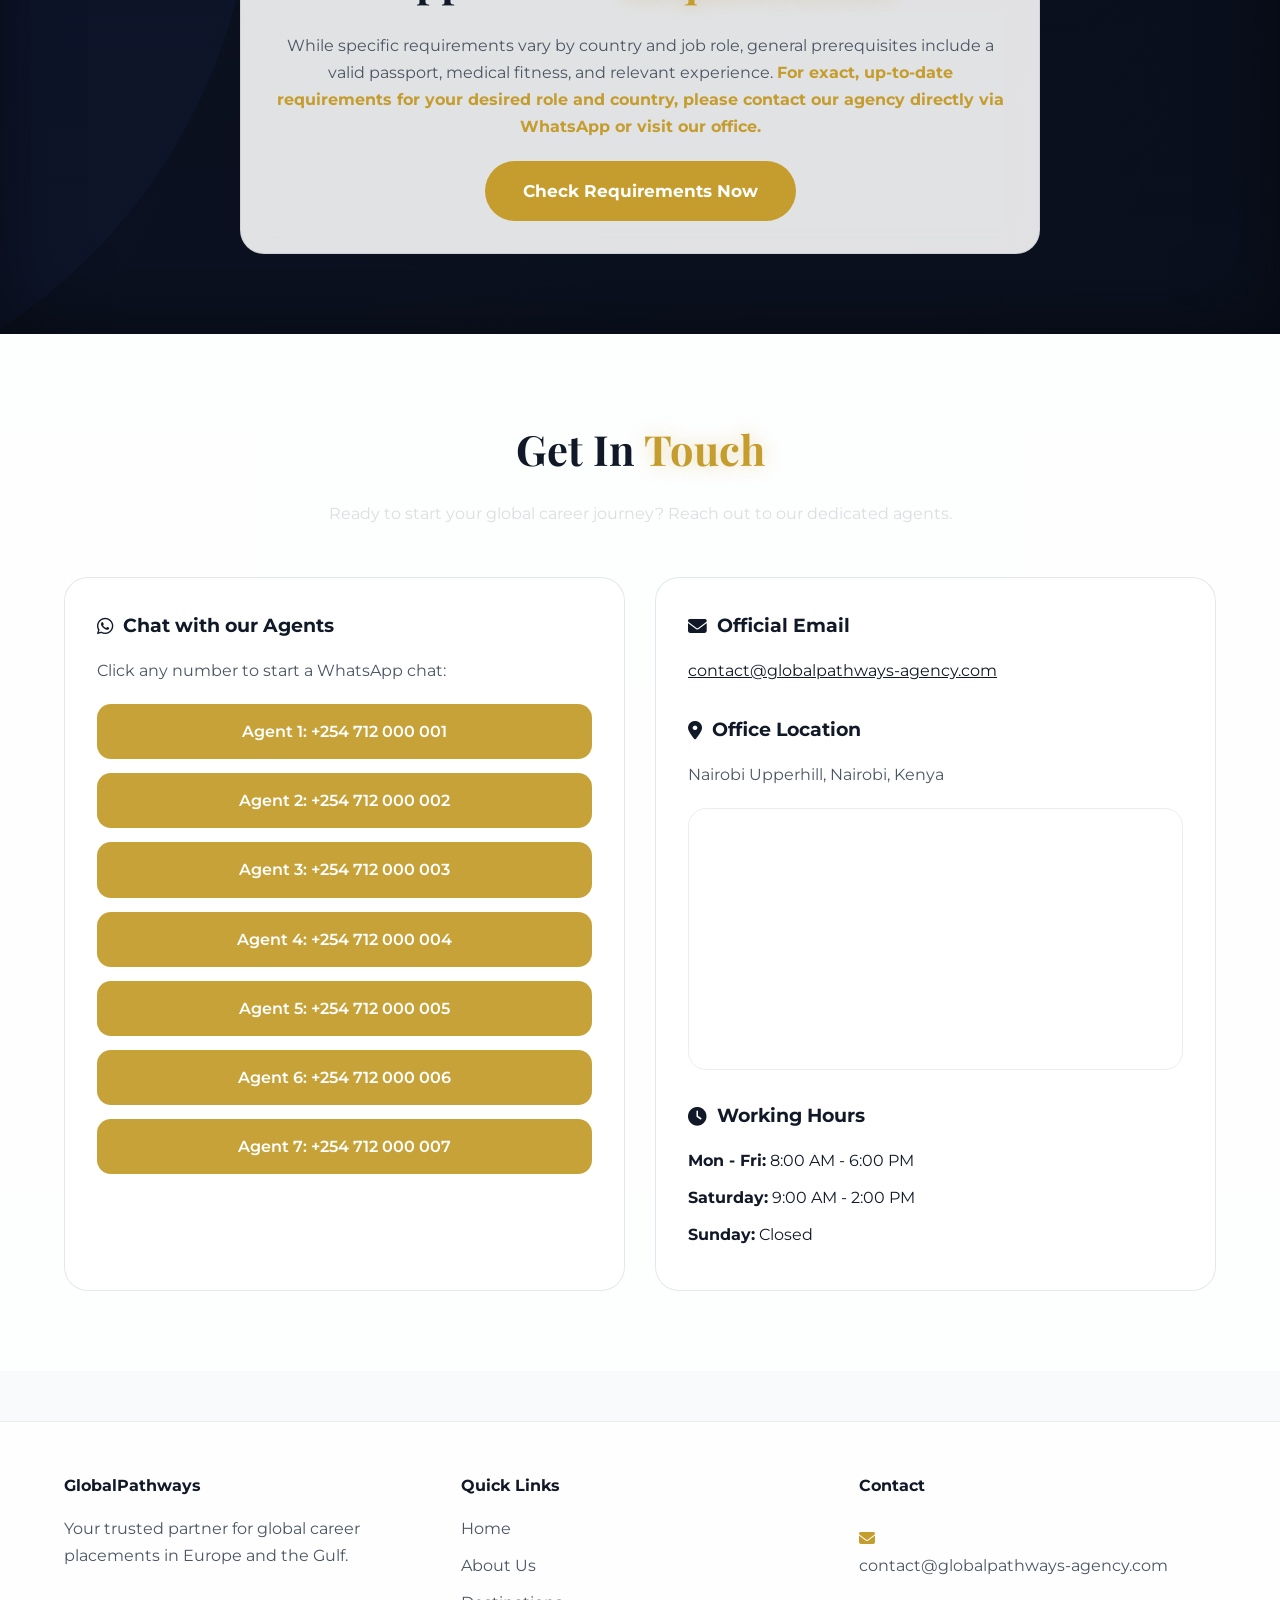
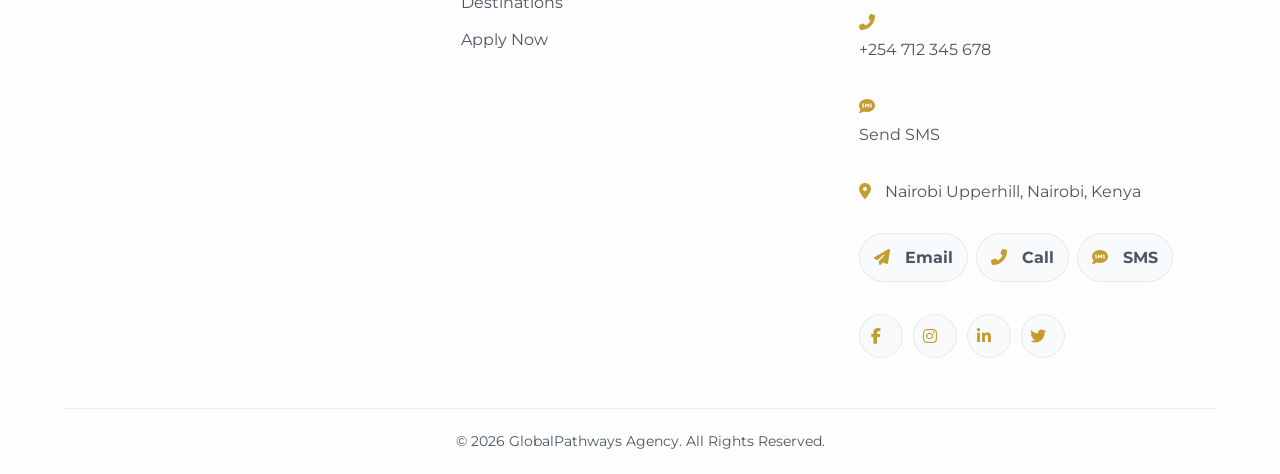
==== commit 2bcf61d5: "changes" ====
--- a/index.html
+++ b/index.html
@@ -24,7 +24,7 @@
             <li><a href="destinations.html">Destinations</a></li>
             <li><a href="apply.html" class="btn-nav">Apply Now</a></li>
         </ul>
-        <div class="hamburger" id="hamburger"><i class="fas fa-bars"></i></div>
+        <button class="hamburger" id="hamburger" type="button" aria-label="Toggle menu" aria-controls="navLinks" aria-expanded="false"><i class="fas fa-bars" aria-hidden="true"></i></button>
     </nav>
 
         <section class="hero">
--- a/style.css
+++ b/style.css
@@ -49,7 +49,11 @@
 .nav-links a { color: var(--text-main); text-decoration: none; font-weight: 600; transition: color 0.3s; font-size: 1rem; }
 .nav-links a:hover, .nav-links .btn-nav { color: var(--gold); }
 .btn-nav { background: var(--gold); color: var(--secondary-bg) !important; padding: 12px 22px; border-radius: 30px; font-weight: 700; }
-.hamburger { display: none; font-size: 1.5rem; cursor: pointer; color: var(--gold); }
+.hamburger { display: none; font-size: 1.5rem; cursor: pointer; -webkit-tap-highlight-color: transparent; touch-action: manipulation; -webkit-user-select: none; user-select: none; transition: transform 0.25s ease, box-shadow 0.25s ease, background-color 0.25s ease; border-radius: 50%; padding: 0; width: 50px; height: 50px; background: rgba(15, 23, 42, 0.88); border: 1px solid rgba(255,255,255,0.16); display: flex; align-items: center; justify-content: center; z-index: 10001; border: none; }
+.hamburger i { color: #ffffff; transition: transform 0.2s ease, color 0.2s ease; }
+.hamburger:hover, .hamburger:focus { background: rgba(15, 23, 42, 0.98); box-shadow: 0 16px 32px rgba(0, 0, 0, 0.18); outline: none; }
+.hamburger:active { transform: scale(0.97); }
+.hamburger:focus { outline: none; }
 
 /* HERO & PAGE HERO */
 .hero, .page-hero { min-height: 100vh; display: flex; flex-direction: column; align-items: center; justify-content: center; text-align: center; padding: 0 20px; }
@@ -139,20 +143,43 @@
 
 /* RESPONSIVE */
 @media (max-width: 768px) {
-    .hamburger { display: block; }
-    .nav-links { position: fixed; top: 75px; right: -100%; height: calc(100vh - 75px); width: 100%; background: var(--secondary-bg); flex-direction: column; align-items: center; justify-content: center; transition: right 0.4s ease; }
-    .nav-links.active { right: 0; }
-    .hero-title, .page-hero h1 { font-size: 2.2rem; }
-    .section-title { font-size: 1.8rem; }
+    .hamburger { display: flex; align-items: center; justify-content: center; position: relative; z-index: 1300; width: 48px; height: 48px; margin-left: 12px; }
+    .navbar { padding: 14px 14px; z-index: 1300; justify-content: space-between; }
+    .logo { font-size: 1.45rem; gap: 10px; flex: 1 1 auto; min-width: 0; }
+    .logo img { width: 42px; height: 42px; }
+    .logo span { white-space: nowrap; overflow: hidden; text-overflow: ellipsis; max-width: calc(100vw - 120px); }
+    .nav-links { position: fixed; inset: 0; min-width: 100%; min-height: 100%; background: rgba(15, 23, 42, 0.98); color: #ffffff; opacity: 1 !important; flex-direction: column; align-items: center; justify-content: flex-start; padding: 124px 18px 30px; transform: translateX(100%); transition: transform 0.35s ease, background 0.35s ease; z-index: 999; box-shadow: 0 24px 70px rgba(0, 0, 0, 0.25); overflow-y: auto; backdrop-filter: blur(16px); }
+    .nav-links::before { content: ''; position: absolute; inset: 0; background: radial-gradient(circle at top left, rgba(255,255,255,0.08), transparent 30%), radial-gradient(circle at bottom right, rgba(197, 157, 47, 0.12), transparent 25%), rgba(15, 23, 42, 0.96); z-index: -1; }
+    .nav-links.active { transform: translateX(0); }
+    .nav-links li { width: 100%; }
+    .nav-links a { font-size: 1.05rem; margin: 12px 0; color: #ffffff; display: inline-block; width: 100%; max-width: 280px; text-align: center; padding: 14px 0; border-radius: 999px; border: 1px solid rgba(255,255,255,0.1); background: rgba(255,255,255,0.06); transition: background 0.25s ease, transform 0.25s ease, color 0.25s ease; }
+    .nav-links a:hover { background: rgba(255,255,255,0.18); color: var(--gold); transform: translateY(-1px); }
+    .nav-links .btn-nav { width: 100%; max-width: 280px; background: var(--gold); color: #111827 !important; border-color: rgba(255,255,255,0.22); }
+    .hero-title, .page-hero h1 { font-size: 1.8rem; max-width: 100%; line-height: 1.1; padding: 0 10px; white-space: normal; }
+    .hero-subtitle, .page-hero p { font-size: 0.98rem; max-width: 100%; padding: 0 12px; margin-bottom: 28px; }
+    .hero-buttons { flex-direction: column; gap: 12px; }
+    .btn { width: 100%; max-width: 300px; padding: 12px 22px; }
+    .section-title { font-size: 1.7rem; }
+    .section-subtitle { padding: 0 12px; }
     .process-steps, .form-grid, .about-grid { grid-template-columns: 1fr; }
 }
 
 /* Mobile-specific video adjustments for better fit */
 @media (max-width: 480px) {
     .top-video-section .bg-video { object-position: center top; filter: brightness(0.45) saturate(0.95); }
-    .top-video-section .hero { min-height: 55vh; padding-top: 80px; }
+    .top-video-section .hero { min-height: auto; padding-top: 78px; }
     .top-video-section .section { padding-top: 40px; }
-    .logo img { width: 30px; height: 30px; }
+    .logo { font-size: 1.25rem; }
+    .logo img { width: 38px; height: 38px; }
+    .navbar { padding: 12px 12px; }
+    .nav-links { padding-top: 96px; }
+    .nav-links a { font-size: 1.04rem; }
+    .hero-title, .page-hero h1 { font-size: 1.65rem; margin-bottom: 14px; }
+    .hero-subtitle, .page-hero p { font-size: 0.92rem; margin-bottom: 26px; }
+    .hero-buttons { gap: 10px; }
+    .btn { padding: 11px 20px; }
+    .section { padding: 56px 4%; }
+    .section-title { font-size: 1.55rem; }
 }
 
 @media (min-width: 481px) and (max-width: 1024px) {
